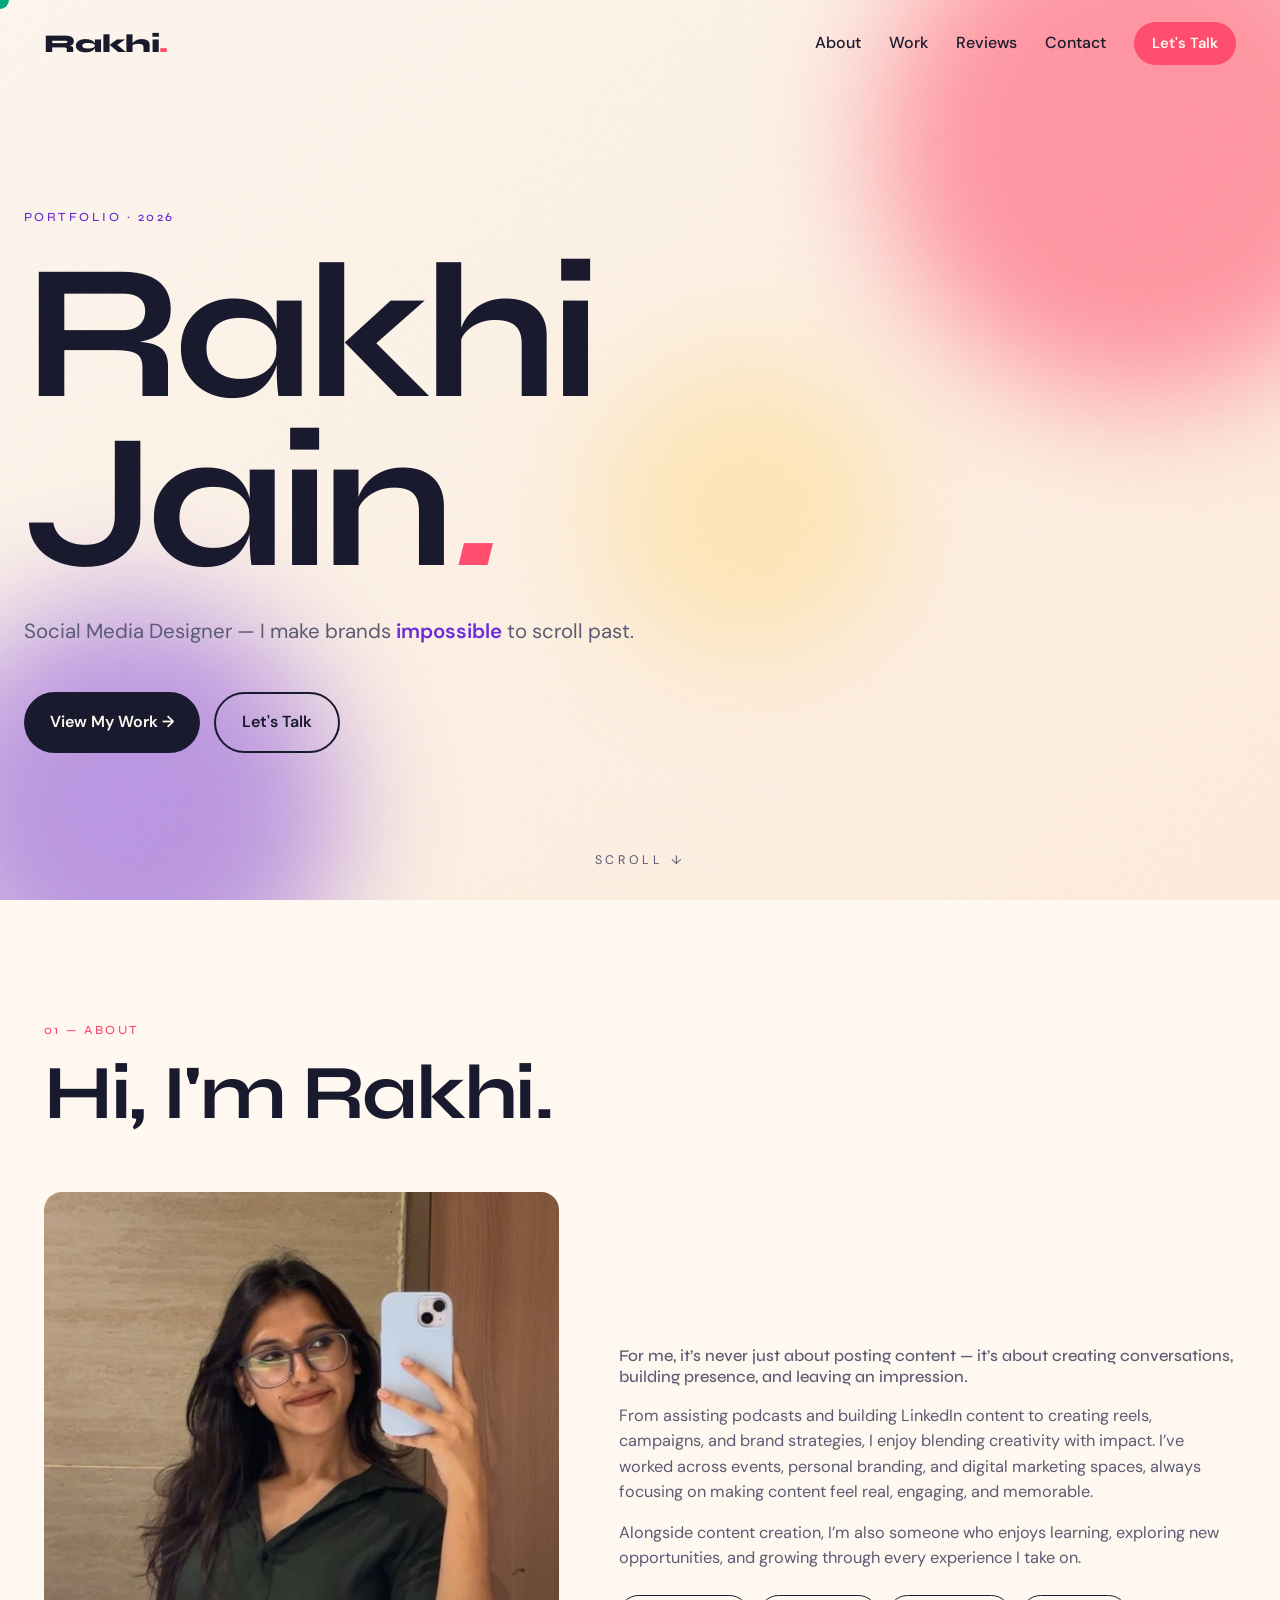
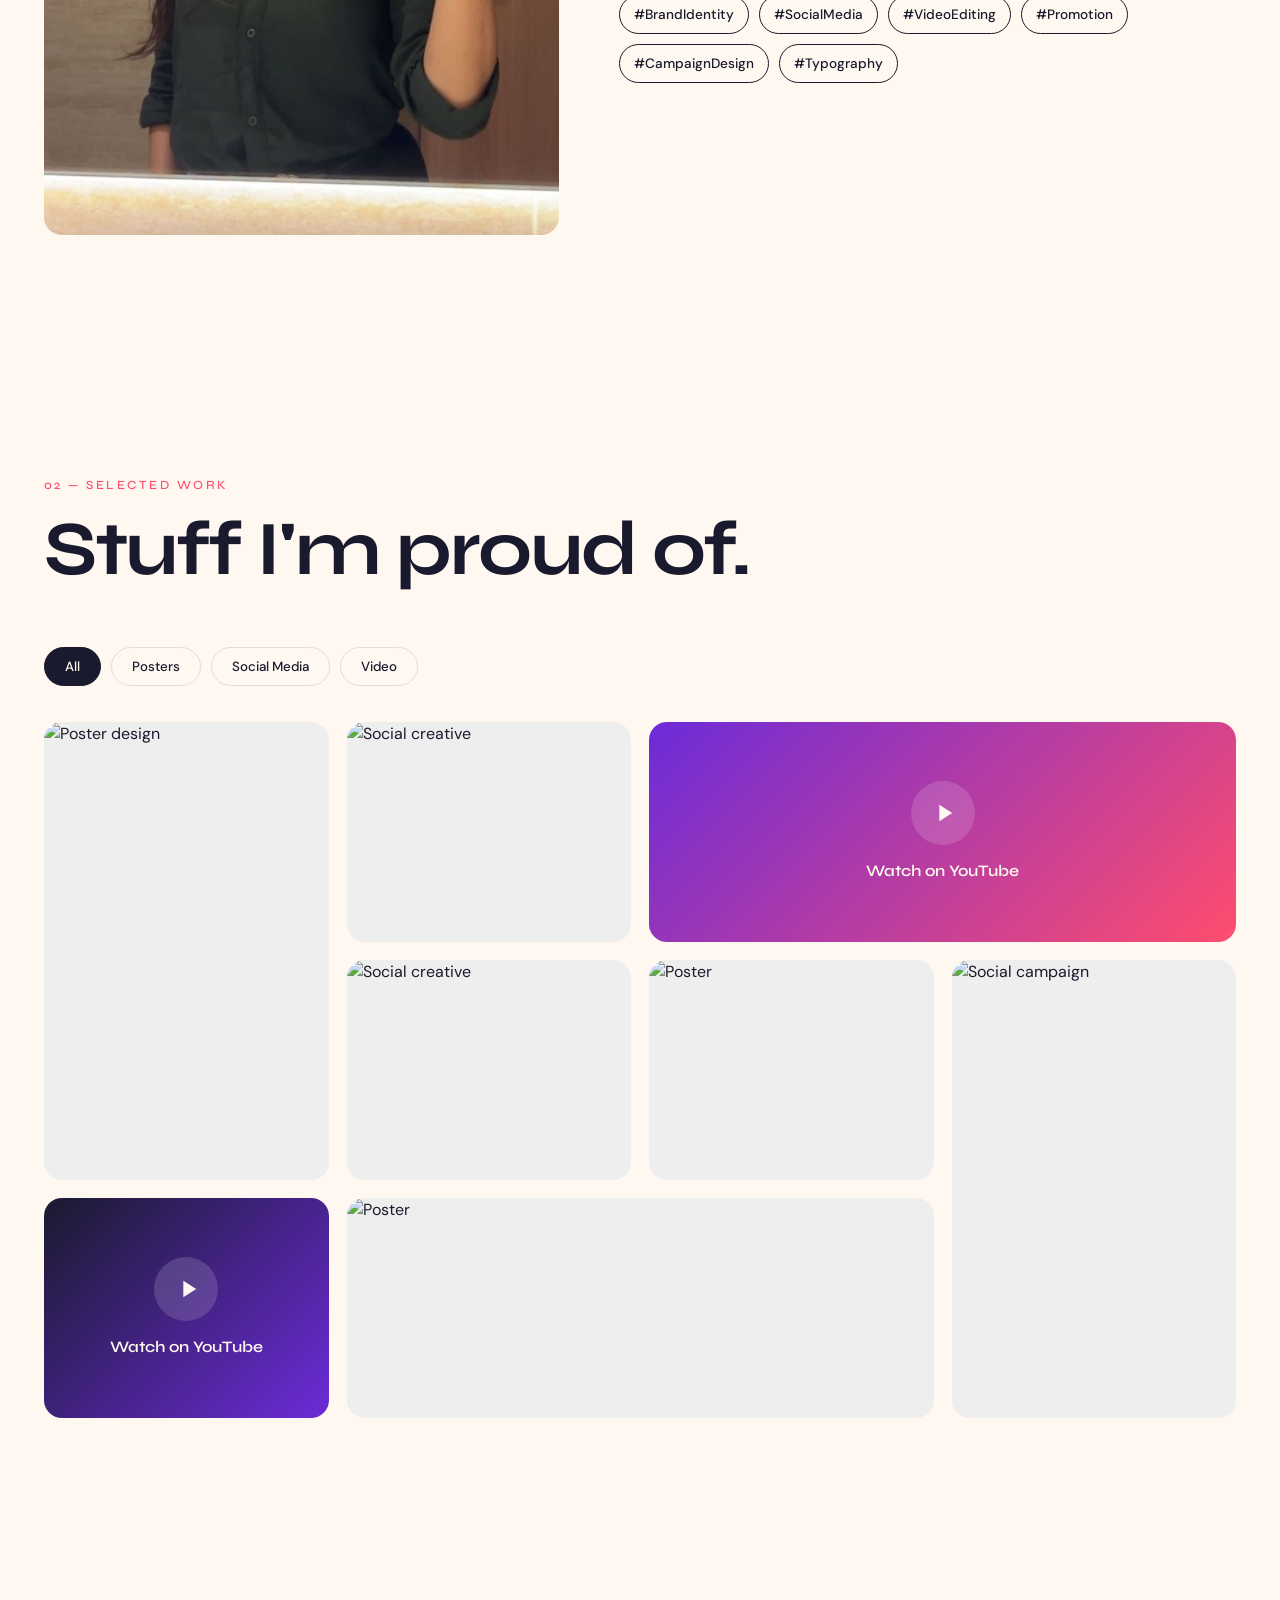
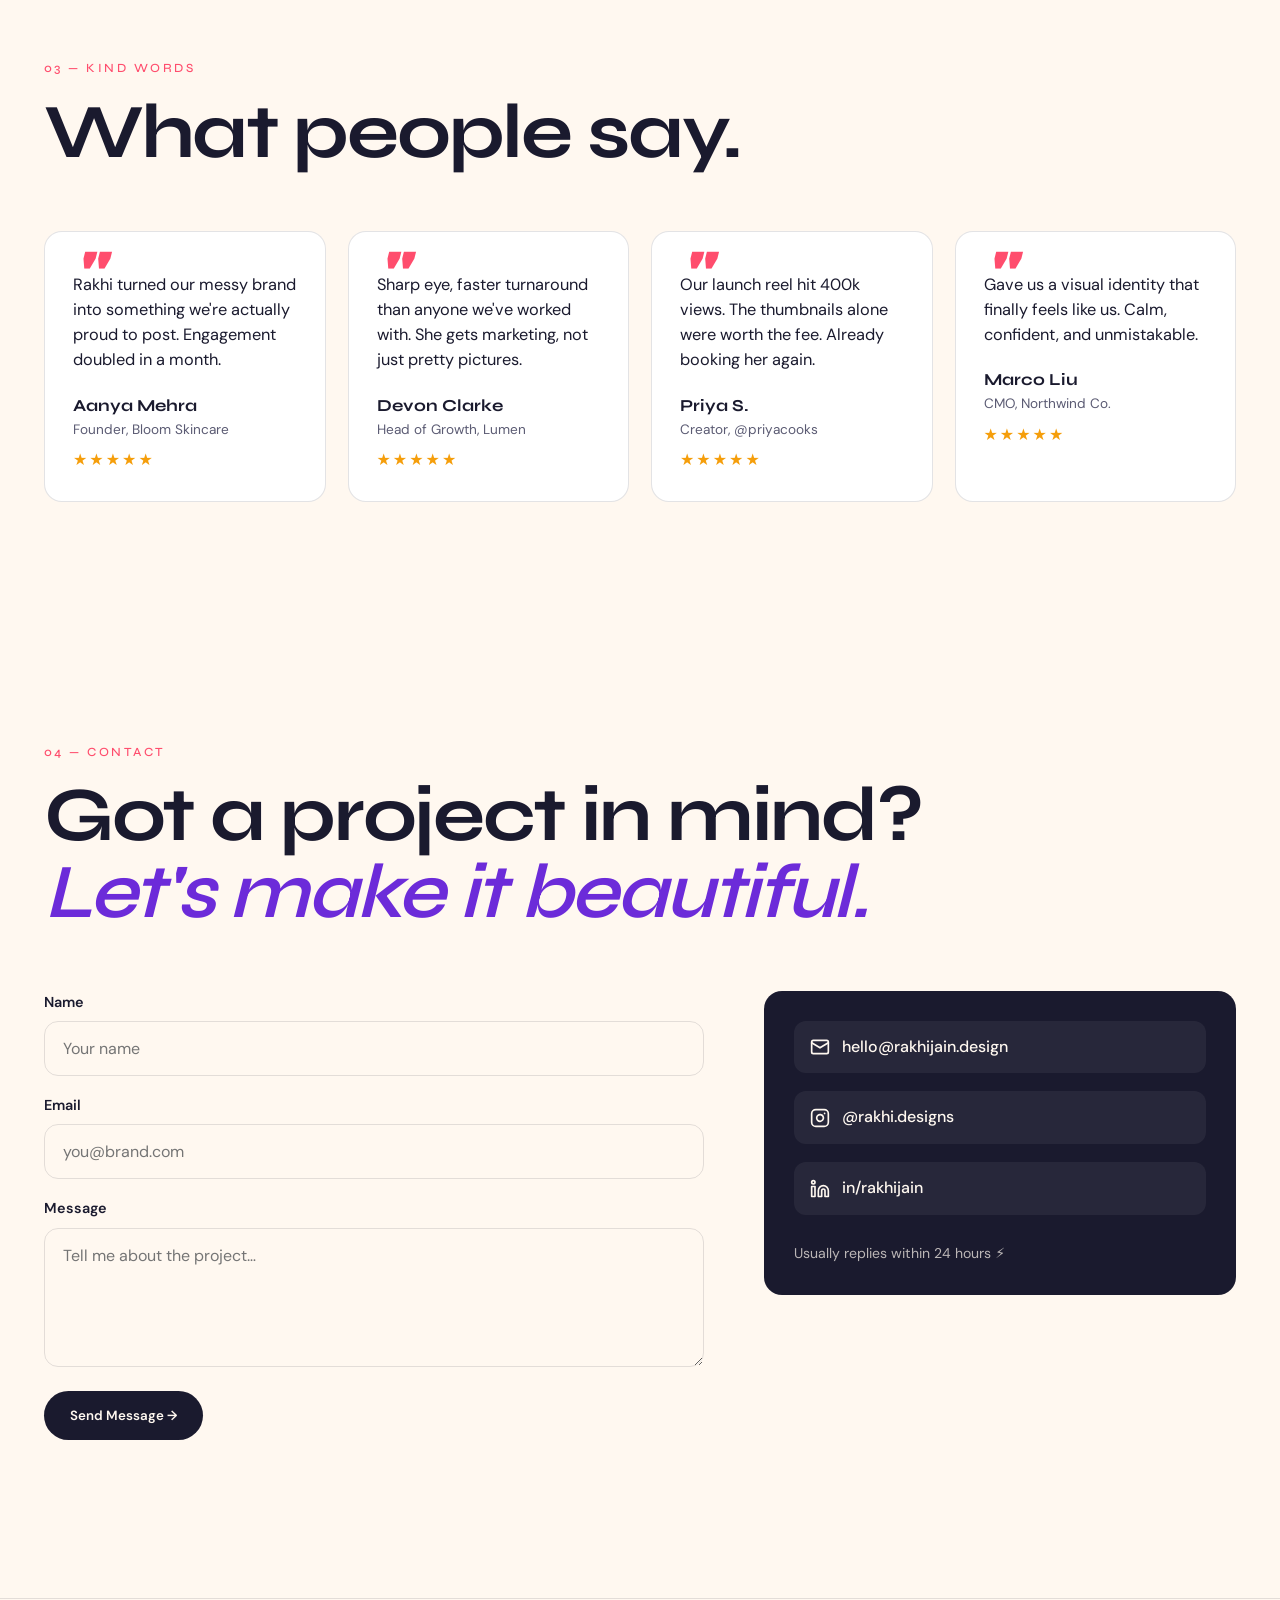
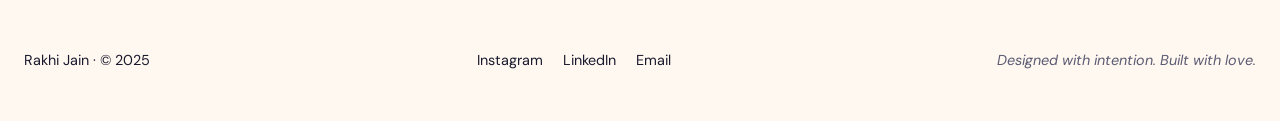
==== index.html @ 9061bb44 "feat: created portfolio" ====
<!DOCTYPE html>
<html lang="en">
<head>
<meta charset="UTF-8" />
<meta name="viewport" content="width=device-width, initial-scale=1.0" />
<title>Rakhi Jain — Digital Marketing Designer</title>
<meta name="description" content="Rakhi Jain is a digital marketing designer crafting brand identities, social creatives, and motion graphics that are impossible to scroll past." />
<link rel="preconnect" href="https://fonts.googleapis.com">
<link rel="preconnect" href="https://fonts.gstatic.com" crossorigin>
<link href="https://fonts.googleapis.com/css2?family=Syne:wght@500;700;800&family=DM+Sans:wght@400;500;700&display=swap" rel="stylesheet">
<link href="https://api.fontshare.com/v2/css?f[]=boska@400,500,700,900,400i,700i&f[]=melodrama@400,500,600,700&display=swap" rel="stylesheet">
<link rel="stylesheet" href="style.css" />
</head>
<body>

<!-- Custom cursor -->
<div class="cursor" id="cursor" aria-hidden="true"></div>

<!-- Nav -->
<header class="nav" id="nav">
  <div class="nav-inner">
    <a href="#top" class="logo">Rakhi<span>.</span></a>
    <nav class="nav-links" id="navLinks">
      <a href="#about">About</a>
      <a href="#work">Work</a>
      <a href="#testimonials">Reviews</a>
      <a href="#contact">Contact</a>
      <a href="#contact" class="btn btn-mini">Let's Talk</a>
    </nav>
    <button class="hamburger" id="hamburger" aria-label="Menu" aria-expanded="false">
      <span></span><span></span><span></span>
    </button>
  </div>
</header>

<!-- Hero -->
<section class="hero" id="top">
  <div class="grain"></div>
  <div class="blob blob-1"></div>
  <div class="blob blob-2"></div>
  <div class="blob blob-3"></div>

  <div class="hero-inner">
    <p class="eyebrow">Portfolio · 2026</p>
    <h1 class="hero-title">
      Rakhi<br/>Jain<span class="dot">.</span>
    </h1>
    <p class="hero-sub">Social Media Designer — I make brands <em>impossible</em> to scroll past.</p>
    <div class="hero-ctas">
      <a href="#work" class="btn btn-primary">View My Work →</a>
      <a href="#contact" class="btn btn-ghost">Let's Talk</a>
    </div>
  </div>

  <div class="scroll-hint">scroll ↓</div>
</section>

<!-- About -->
<section class="section about" id="about">
  <p class="section-eyebrow">01 — About</p>
  <h2 class="section-title">Hi, I'm Rakhi.</h2>

  <div class="about-grid">
    <div class="about-photo">
      <img src="assets/self.jpg" alt="Portrait of Rakhi Jain" loading="lazy"/>
    </div>
    <div class="about-text">
      <p class="lead">For me, it’s never just about posting content — it’s about creating conversations, building presence, and leaving an impression.</p>
      <p>From assisting podcasts and building LinkedIn content to creating reels, campaigns, and brand strategies, I enjoy blending creativity with impact. I’ve worked across events, personal branding, and digital marketing spaces, always focusing on making content feel real, engaging, and memorable.</p>
      <p>Alongside content creation, I’m also someone who enjoys learning, exploring new opportunities, and growing through every experience I take on.</p>
      <div class="tags">
        <span>#BrandIdentity</span>
        <span>#SocialMedia</span>
        <span>#VideoEditing</span>
        <span>#Promotion</span>
        <span>#CampaignDesign</span>
        <span>#Typography</span>
      </div>
    </div>
  </div>
</section>

<!-- Work -->
<section class="section work" id="work">
  <p class="section-eyebrow">02 — Selected Work</p>
  <h2 class="section-title">Stuff I'm proud of.</h2>

  <div class="filters" id="filters">
    <button class="filter active" data-filter="all">All</button>
    <button class="filter" data-filter="posters">Posters</button>
    <button class="filter" data-filter="social">Social Media</button>
    <button class="filter" data-filter="video">Video</button>
  </div>

  <div class="bento" id="bento">
    <article class="card tall" data-cat="posters">
      <img src="https://picsum.photos/seed/p1/800/1100" alt="Poster design" loading="lazy"/>
      <div class="overlay"><h3>Neon Festival</h3><span>Poster</span></div>
    </article>
    <article class="card" data-cat="social">
      <img src="https://picsum.photos/seed/s1/800/800" alt="Social creative" loading="lazy"/>
      <div class="overlay"><h3>Bloom Skincare</h3><span>Social Media</span></div>
    </article>
    <article class="card wide" data-cat="video">
      <div class="video-card">
        <div class="play"><svg viewBox="0 0 24 24" fill="currentColor"><path d="M8 5v14l11-7z"/></svg></div>
        <span>Watch on YouTube</span>
      </div>
      <div class="overlay"><h3>Brand Reel — Lumen</h3><span>Video</span></div>
    </article>
    <article class="card" data-cat="social">
      <img src="https://picsum.photos/seed/s2/800/800" alt="Social creative" loading="lazy"/>
      <div class="overlay"><h3>Mango Mondays</h3><span>Social Media</span></div>
    </article>
    <article class="card" data-cat="posters">
      <img src="https://picsum.photos/seed/p2/800/900" alt="Poster" loading="lazy"/>
      <div class="overlay"><h3>Indie Film Fest</h3><span>Poster</span></div>
    </article>
    <article class="card tall" data-cat="social">
      <img src="https://picsum.photos/seed/s3/800/1100" alt="Social campaign" loading="lazy"/>
      <div class="overlay"><h3>Carousel: 5 UX laws</h3><span>Social Media</span></div>
    </article>
    <article class="card" data-cat="video">
      <div class="video-card alt">
        <div class="play"><svg viewBox="0 0 24 24" fill="currentColor"><path d="M8 5v14l11-7z"/></svg></div>
        <span>Watch on YouTube</span>
      </div>
      <div class="overlay"><h3>Product Teaser</h3><span>Video</span></div>
    </article>
    <article class="card wide" data-cat="posters">
      <img src="https://picsum.photos/seed/p3/1200/700" alt="Poster" loading="lazy"/>
      <div class="overlay"><h3>Concert Series</h3><span>Poster</span></div>
    </article>
  </div>
</section>

<!-- Testimonials -->
<section class="section testimonials" id="testimonials">
  <p class="section-eyebrow">03 — Kind Words</p>
  <h2 class="section-title">What people say.</h2>

  <div class="t-row">
    <article class="t-card c1">
      <span class="quote-mark">"</span>
      <p>Rakhi turned our messy brand into something we're actually proud to post. Engagement doubled in a month.</p>
      <div class="meta">
        <strong>Aanya Mehra</strong>
        <span>Founder, Bloom Skincare</span>
        <div class="stars">★★★★★</div>
      </div>
    </article>
    <article class="t-card c2">
      <span class="quote-mark">"</span>
      <p>Sharp eye, faster turnaround than anyone we've worked with. She gets marketing, not just pretty pictures.</p>
      <div class="meta">
        <strong>Devon Clarke</strong>
        <span>Head of Growth, Lumen</span>
        <div class="stars">★★★★★</div>
      </div>
    </article>
    <article class="t-card c3">
      <span class="quote-mark">"</span>
      <p>Our launch reel hit 400k views. The thumbnails alone were worth the fee. Already booking her again.</p>
      <div class="meta">
        <strong>Priya S.</strong>
        <span>Creator, @priyacooks</span>
        <div class="stars">★★★★★</div>
      </div>
    </article>
    <article class="t-card c4">
      <span class="quote-mark">"</span>
      <p>Gave us a visual identity that finally feels like us. Calm, confident, and unmistakable.</p>
      <div class="meta">
        <strong>Marco Liu</strong>
        <span>CMO, Northwind Co.</span>
        <div class="stars">★★★★★</div>
      </div>
    </article>
  </div>
</section>

<!-- Contact -->
<section class="section contact" id="contact">
  <p class="section-eyebrow">04 — Contact</p>
  <h2 class="section-title">Got a project in mind?<br/><span class="accent">Let's make it beautiful.</span></h2>

  <div class="contact-grid">
    <form class="contact-form" id="contactForm" novalidate>
      <label>Name<input type="text" name="name" required placeholder="Your name"/></label>
      <label>Email<input type="email" name="email" required placeholder="you@brand.com"/></label>
      <label>Message<textarea name="message" rows="5" required placeholder="Tell me about the project…"></textarea></label>
      <button type="submit" class="btn btn-primary">Send Message →</button>
      <p class="form-status" id="formStatus" aria-live="polite"></p>
    </form>

    <aside class="contact-info">
      <a href="mailto:hello@rakhijain.design" class="info-link">
        <svg width="20" height="20" viewBox="0 0 24 24" fill="none" stroke="currentColor" stroke-width="2" stroke-linecap="round" stroke-linejoin="round"><rect x="2" y="4" width="20" height="16" rx="2"/><path d="m22 7-10 6L2 7"/></svg>
        hello@rakhijain.design
      </a>
      <a href="https://instagram.com" class="info-link">
        <svg width="20" height="20" viewBox="0 0 24 24" fill="none" stroke="currentColor" stroke-width="2" stroke-linecap="round" stroke-linejoin="round"><rect x="2" y="2" width="20" height="20" rx="5"/><path d="M16 11.37A4 4 0 1 1 12.63 8 4 4 0 0 1 16 11.37z"/><line x1="17.5" y1="6.5" x2="17.51" y2="6.5"/></svg>
        @rakhi.designs
      </a>
      <a href="https://linkedin.com" class="info-link">
        <svg width="20" height="20" viewBox="0 0 24 24" fill="none" stroke="currentColor" stroke-width="2" stroke-linecap="round" stroke-linejoin="round"><path d="M16 8a6 6 0 0 1 6 6v7h-4v-7a2 2 0 0 0-4 0v7h-4v-7a6 6 0 0 1 6-6z"/><rect x="2" y="9" width="4" height="12"/><circle cx="4" cy="4" r="2"/></svg>
        in/rakhijain
      </a>
      <p class="reply-time">Usually replies within 24 hours ⚡</p>
    </aside>
  </div>
</section>

<footer class="footer">
  <div class="footer-inner">
    <span>Rakhi Jain · © 2025</span>
    <div class="foot-social">
      <a href="https://instagram.com">Instagram</a>
      <a href="https://linkedin.com">LinkedIn</a>
      <a href="mailto:hello@rakhijain.design">Email</a>
    </div>
    <span class="muted">Designed with intention. Built with love.</span>
  </div>
</footer>

<script src="script.js"></script>
</body>
</html>
---- style.css ----
/* === Tokens === */
:root{
  --violet:#6C2BD9;
  --coral:#FF4D6D;
  --cream:#FFF8F0;
  --ink:#1A1A2E;
  --muted:#5b5b73;
  --line:rgba(26,26,46,.12);
  --radius:18px;
  --max:1240px;
  --ease:cubic-bezier(.2,.8,.2,1);
}

*{box-sizing:border-box;margin:0;padding:0}
html{scroll-behavior:smooth;-webkit-text-size-adjust:100%}
body{
  font-family:'DM Sans',system-ui,sans-serif;
  background:var(--cream);
  color:var(--ink);
  line-height:1.55;
  overflow-x:hidden;
  -webkit-font-smoothing:antialiased;
}
img{display:block;max-width:100%;height:auto}
a{color:inherit;text-decoration:none}
button{font-family:inherit;cursor:pointer;border:none;background:none;color:inherit}

/* === Custom cursor === */
.cursor{
  position:fixed;top:0;left:0;width:18px;height:18px;border-radius:50%;
  background:var(--coral);pointer-events:none;z-index:9999;
  transform:translate(-50%,-50%);mix-blend-mode:difference;
  transition:width .25s var(--ease),height .25s var(--ease),background .25s;
}
.cursor.grow{width:48px;height:48px;background:var(--violet)}
@media (hover:none){.cursor{display:none}}

/* === Nav === */
.nav{
  position:fixed;top:0;left:0;right:0;z-index:50;
  padding:22px 0;transition:all .3s var(--ease);
  backdrop-filter:blur(0);
}
.nav.shrink{
  background:rgba(255,248,240,.85);
  backdrop-filter:blur(14px);
  padding:12px 0;
  border-bottom:1px solid var(--line);
}
.nav-inner{
  max-width:var(--max);margin:0 auto;padding:0 24px;
  display:flex;align-items:center;justify-content:space-between;gap:16px;
}
.logo{font-family:'Syne',sans-serif;font-weight:800;font-size:1.6rem;letter-spacing:-.02em}
.logo span{color:var(--coral)}
.nav-links{display:flex;align-items:center;gap:28px;font-weight:500}
.nav-links a{position:relative;transition:color .2s}
.nav-links a:hover{color:var(--coral)}
.nav-links a:not(.btn-mini)::after{
  content:'';position:absolute;left:0;bottom:-4px;width:0;height:2px;
  background:var(--coral);transition:width .3s var(--ease);
}
.nav-links a:not(.btn-mini):hover::after{width:100%}

.hamburger{display:none;flex-direction:column;gap:5px;padding:8px}
.hamburger span{width:26px;height:2px;background:var(--ink);transition:transform .3s,opacity .3s}
.hamburger.open span:nth-child(1){transform:translateY(7px) rotate(45deg)}
.hamburger.open span:nth-child(2){opacity:0}
.hamburger.open span:nth-child(3){transform:translateY(-7px) rotate(-45deg)}

/* === Buttons === */
.btn{
  display:inline-flex;align-items:center;gap:8px;
  padding:16px 26px;border-radius:999px;font-weight:600;
  transition:transform .25s var(--ease),box-shadow .25s,background .25s,color .25s;
  white-space:nowrap;
}
.btn-primary{background:var(--ink);color:var(--cream)}
.btn-primary:hover{background:var(--coral);transform:translateY(-3px);box-shadow:0 14px 30px -10px rgba(255,77,109,.5)}
.btn-ghost{background:transparent;color:var(--ink);border:2px solid var(--ink)}
.btn-ghost:hover{background:var(--ink);color:var(--cream);transform:translateY(-3px)}
.btn-mini{background:var(--coral);color:var(--cream);padding:10px 18px;font-size:.92rem}
.btn-mini:hover{background:var(--violet);transform:translateY(-2px)}

/* === Hero === */
.hero{
  position:relative;min-height:100vh;
  display:flex;align-items:center;
  padding:140px 24px 80px;overflow:hidden;
  background:linear-gradient(135deg,var(--cream) 0%,#ffeede 100%);
}
.hero-inner{position:relative;z-index:2;max-width:var(--max);margin:0 auto;width:100%}
.eyebrow{
  font-family:'Syne',sans-serif;font-weight:500;letter-spacing:.2em;
  text-transform:uppercase;font-size:.78rem;color:var(--violet);margin-bottom:24px;
}
.hero-title{
  font-family:'Boska','Syne',serif;font-weight:700;
  font-size:clamp(4rem,15vw,12rem);
  line-height:.88;letter-spacing:-.04em;
  margin-bottom:28px;
}
.hero-title .dot{color:var(--coral);font-style:italic}
.hero-sub{
  font-size:clamp(1.05rem,1.6vw,1.4rem);
  max-width:620px;color:var(--muted);margin-bottom:44px;
}
.hero-sub em{color:var(--violet);font-style:normal;font-weight:600}
.hero-ctas{display:flex;flex-wrap:wrap;gap:14px}

.scroll-hint{
  position:absolute;bottom:30px;left:50%;transform:translateX(-50%);
  font-size:.78rem;letter-spacing:.3em;text-transform:uppercase;color:var(--muted);
  animation:bob 2.4s var(--ease) infinite;
}
@keyframes bob{0%,100%{transform:translate(-50%,0)}50%{transform:translate(-50%,8px)}}

/* Blobs */
.blob{position:absolute;border-radius:50%;filter:blur(60px);opacity:.55;z-index:1;animation:float 14s var(--ease) infinite}
.blob-1{width:520px;height:520px;background:var(--coral);top:-120px;right:-120px;animation-delay:0s}
.blob-2{width:420px;height:420px;background:var(--violet);bottom:-120px;left:-80px;animation-delay:-5s;opacity:.45}
.blob-3{width:300px;height:300px;background:#ffd166;top:40%;right:30%;opacity:.35;animation-delay:-9s}
@keyframes float{0%,100%{transform:translate(0,0) scale(1)}50%{transform:translate(40px,-30px) scale(1.08)}}

/* Grain */
.grain{
  position:absolute;inset:0;z-index:1;pointer-events:none;opacity:.18;mix-blend-mode:multiply;
  background-image:url("data:image/svg+xml;utf8,<svg xmlns='http://www.w3.org/2000/svg' width='200' height='200'><filter id='n'><feTurbulence type='fractalNoise' baseFrequency='0.9' numOctaves='2'/></filter><rect width='100%' height='100%' filter='url(%23n)' opacity='.6'/></svg>");
}

/* === Sections === */
.section{
  max-width:var(--max);margin:0 auto;padding:120px 24px;
}
.section-eyebrow{
  font-family:'Syne',sans-serif;font-weight:500;letter-spacing:.2em;
  text-transform:uppercase;font-size:.78rem;color:var(--coral);margin-bottom:16px;
}
.section-title{
  font-family:'Syne',sans-serif;font-weight:700;
  font-size:clamp(2.4rem,6vw,5rem);
  line-height:1;letter-spacing:-.03em;margin-bottom:60px;
}
.section-title .accent{font-family:'Melodrama','Syne',serif;color:var(--violet);font-style:italic;font-weight:600}

/* === About === */
.about-grid{display:grid;grid-template-columns:1fr 1.2fr;gap:60px;align-items:center}
.about-photo{position:relative;border-radius:var(--radius);overflow:hidden;aspect-ratio:4/5}
.about-photo img{width:100%;height:100%;object-fit:cover;transition:transform .8s var(--ease)}
.about-photo:hover img{transform:scale(1.05)}
.photo-tag{
  position:absolute;left:16px;bottom:16px;background:var(--cream);color:var(--ink);
  padding:8px 14px;border-radius:999px;font-size:.78rem;font-weight:600;
}
.lead{font-size:clamp(1.3rem,2vw,1.7rem);font-weight:500;color:var(--ink);margin-bottom:20px;line-height:1.3;font-family:'Syne',sans-serif}
.about-text p{color:var(--muted);margin-bottom:16px;font-size:1.02rem}
.tags{display:flex;flex-wrap:wrap;gap:10px;margin-top:24px}
.tags span{
  padding:8px 14px;border:1.5px solid var(--ink);border-radius:999px;
  font-size:.85rem;font-weight:500;transition:all .25s;
}
.tags span:hover{background:var(--ink);color:var(--cream);transform:translateY(-2px)}

/* === Bento === */
.filters{display:flex;flex-wrap:wrap;gap:10px;margin-bottom:36px}
.filter{
  padding:10px 20px;border-radius:999px;border:1.5px solid var(--line);
  font-weight:500;transition:all .25s;
}
.filter:hover{border-color:var(--ink)}
.filter.active{background:var(--ink);color:var(--cream);border-color:var(--ink)}

.bento{
  display:grid;grid-template-columns:repeat(4,1fr);
  grid-auto-rows:220px;gap:18px;
}
.card{
  position:relative;border-radius:var(--radius);overflow:hidden;
  cursor:pointer;background:#eee;
  transition:transform .4s var(--ease),box-shadow .4s;
}
.card.tall{grid-row:span 2}
.card.wide{grid-column:span 2}
.card img{width:100%;height:100%;object-fit:cover;transition:transform .8s var(--ease)}
.card:hover{transform:translateY(-6px);box-shadow:0 20px 40px -16px rgba(26,26,46,.3)}
.card:hover img{transform:scale(1.08)}
.overlay{
  position:absolute;left:0;right:0;bottom:0;padding:20px;
  background:linear-gradient(to top,rgba(26,26,46,.9),transparent);
  color:var(--cream);transform:translateY(20px);opacity:0;transition:all .35s var(--ease);
}
.card:hover .overlay{transform:translateY(0);opacity:1}
.overlay h3{font-family:'Syne',sans-serif;font-size:1.2rem;margin-bottom:4px}
.overlay span{font-size:.8rem;opacity:.8;text-transform:uppercase;letter-spacing:.1em}

.video-card{
  width:100%;height:100%;display:flex;flex-direction:column;align-items:center;justify-content:center;
  gap:14px;background:linear-gradient(135deg,var(--violet),var(--coral));color:var(--cream);
  font-weight:600;font-family:'Syne',sans-serif;
}
.video-card.alt{background:linear-gradient(135deg,var(--ink),var(--violet))}
.play{
  width:64px;height:64px;border-radius:50%;background:rgba(255,255,255,.15);
  display:flex;align-items:center;justify-content:center;backdrop-filter:blur(8px);
  transition:transform .3s var(--ease);
}
.play svg{width:28px;height:28px;margin-left:3px}
.card:hover .play{transform:scale(1.15)}

/* === Testimonials === */
.t-row{
  display:grid;grid-template-columns:repeat(auto-fit,minmax(260px,1fr));gap:22px;
}
.t-card{
  position:relative;padding:40px 28px 28px;border-radius:var(--radius);
  background:#fff;border:1px solid var(--line);
  transition:transform .3s var(--ease),box-shadow .3s,border-color .3s;
}
.t-card:hover{transform:translateY(-6px);box-shadow:0 18px 40px -18px rgba(26,26,46,.18);border-color:rgba(108,43,217,.25)}
.c1,.c2,.c3,.c4{background:#fff}
.quote-mark{
  position:absolute;top:6px;left:24px;font-family:'Boska','Syne',serif;
  font-size:5rem;line-height:1;color:var(--coral);font-weight:700;font-style:italic;
}
.t-card p{position:relative;z-index:1;font-size:1.02rem;margin-bottom:20px;color:var(--ink)}
.meta strong{display:block;font-family:'Syne',sans-serif;font-size:1.05rem}
.meta span{display:block;font-size:.85rem;color:var(--muted);margin-bottom:8px}
.stars{color:#f59e0b;letter-spacing:2px}

/* === Contact === */
.contact-grid{display:grid;grid-template-columns:1.4fr 1fr;gap:60px;align-items:start}
.contact-form{display:flex;flex-direction:column;gap:18px}
.contact-form label{
  display:flex;flex-direction:column;gap:8px;font-weight:600;font-size:.9rem;
}
.contact-form input,.contact-form textarea{
  padding:16px 18px;border:1.5px solid var(--line);border-radius:14px;
  background:transparent;font-family:inherit;font-size:1rem;color:var(--ink);
  transition:border-color .25s,background .25s;
  resize:vertical;
}
.contact-form input:focus,.contact-form textarea:focus{
  outline:none;border-color:var(--violet);background:#fff;
}
.contact-form button{align-self:flex-start;margin-top:6px}
.form-status{font-size:.9rem;color:var(--violet);font-weight:600;min-height:20px}

.contact-info{display:flex;flex-direction:column;gap:18px;padding:30px;background:var(--ink);color:var(--cream);border-radius:var(--radius)}
.info-link{
  display:flex;align-items:center;gap:12px;padding:14px 16px;border-radius:12px;
  background:rgba(255,255,255,.06);transition:all .25s;font-weight:500;
}
.info-link:hover{background:var(--coral);transform:translateX(4px)}
.reply-time{margin-top:auto;padding-top:10px;font-size:.88rem;opacity:.7}

/* === Footer === */
.footer{padding:50px 24px;border-top:1px solid var(--line)}
.footer-inner{
  max-width:var(--max);margin:0 auto;
  display:flex;align-items:center;justify-content:space-between;gap:20px;flex-wrap:wrap;
  font-size:.9rem;
}
.foot-social{display:flex;gap:20px}
.foot-social a:hover{color:var(--coral)}
.muted{color:var(--muted);font-style:italic}

/* === Responsive === */
@media (max-width:900px){
  .about-grid,.contact-grid{grid-template-columns:1fr;gap:40px}
  .bento{grid-template-columns:repeat(2,1fr);grid-auto-rows:180px}
  .card.wide{grid-column:span 2}
  .card.tall{grid-row:span 2}
  .section{padding:90px 24px}
}

@media (max-width:720px){
  .nav-links{
    position:fixed;top:0;right:0;height:100vh;width:80%;max-width:340px;
    background:var(--cream);flex-direction:column;align-items:flex-start;
    padding:100px 30px;gap:24px;font-size:1.2rem;
    transform:translateX(100%);transition:transform .4s var(--ease);
    box-shadow:-20px 0 50px rgba(0,0,0,.1);
  }
  .nav-links.open{transform:translateX(0)}
  .hamburger{display:flex;z-index:60}
  .cursor{display:none}
}

@media (max-width:560px){
  .bento{grid-template-columns:1fr;grid-auto-rows:240px}
  .card.wide,.card.tall{grid-column:span 1;grid-row:span 1}
  .hero{padding:120px 20px 60px}
  .section{padding:70px 20px}
  .hero-ctas{flex-direction:column;align-items:stretch}
  .btn{justify-content:center}
  .footer-inner{flex-direction:column;text-align:center}
}

/* Reveal animation */
.reveal{opacity:0;transform:translateY(30px);transition:opacity .8s var(--ease),transform .8s var(--ease)}
.reveal.in{opacity:1;transform:translateY(0)}
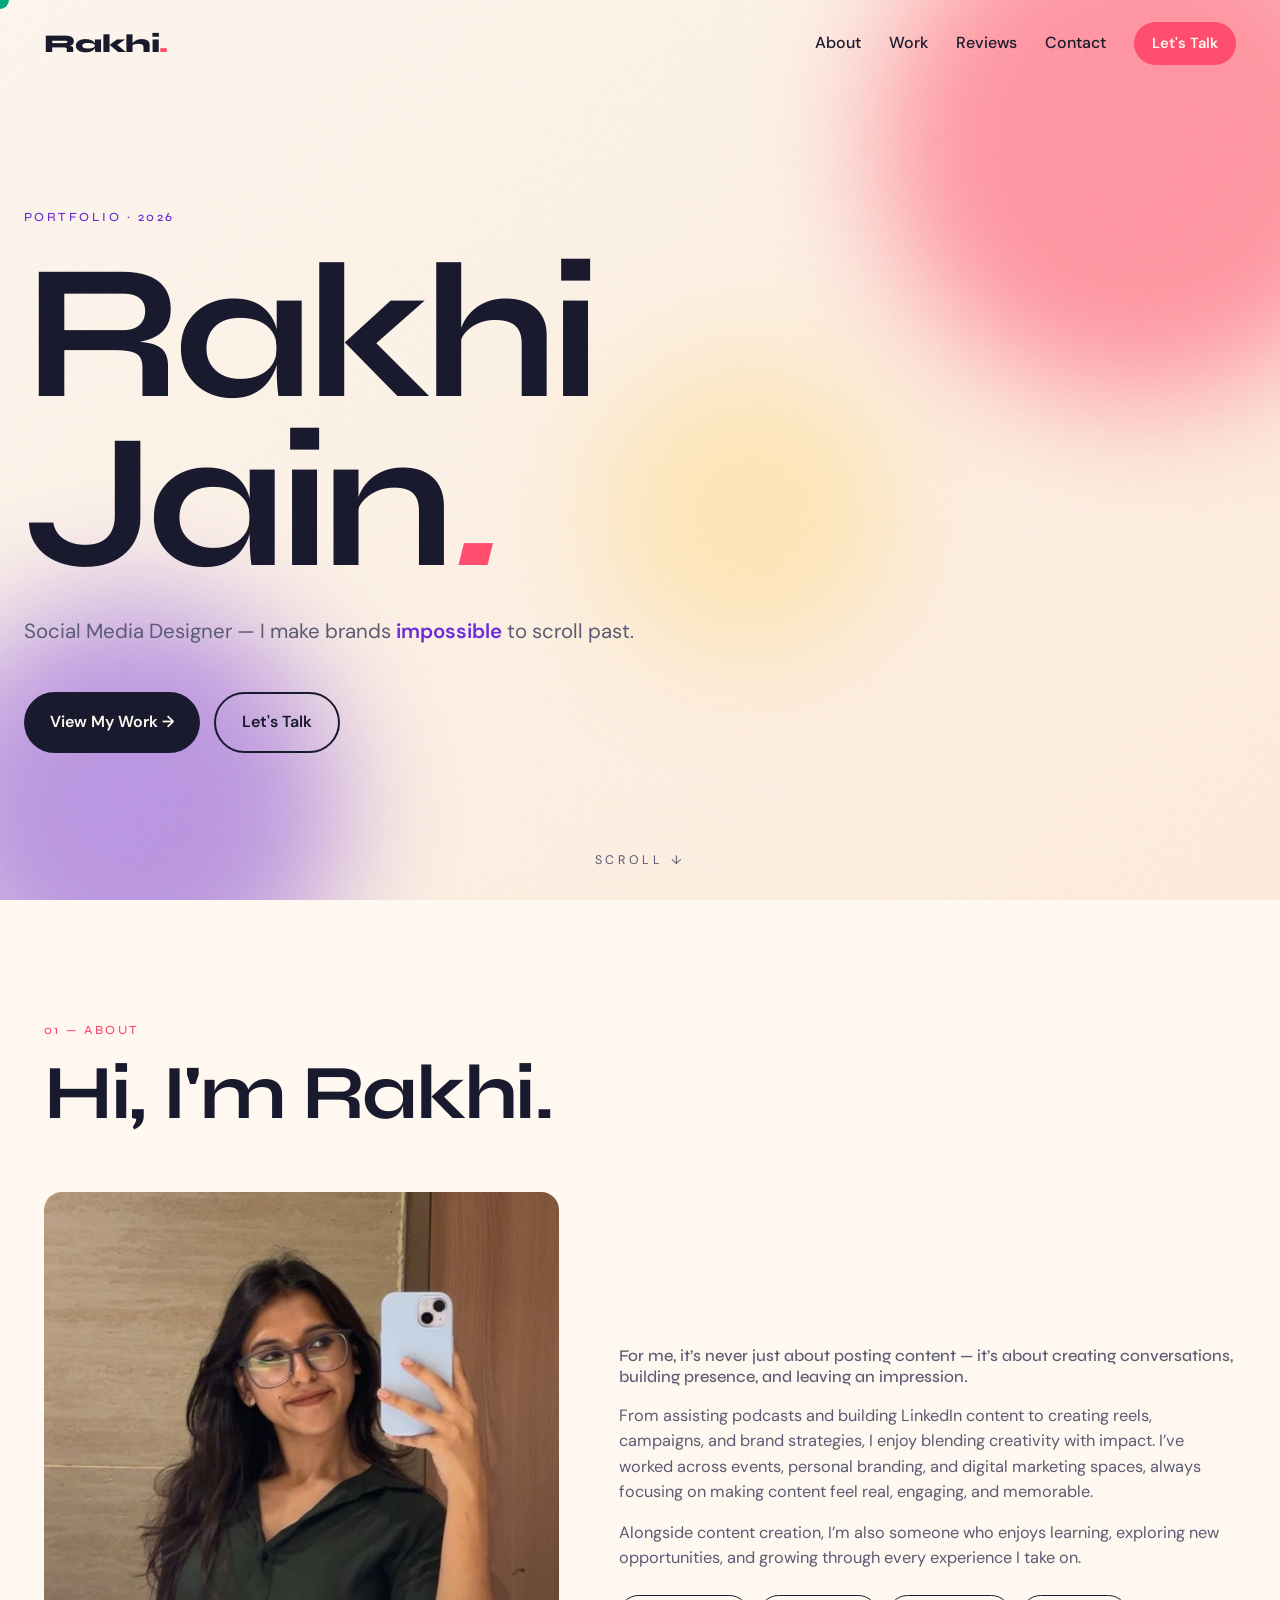
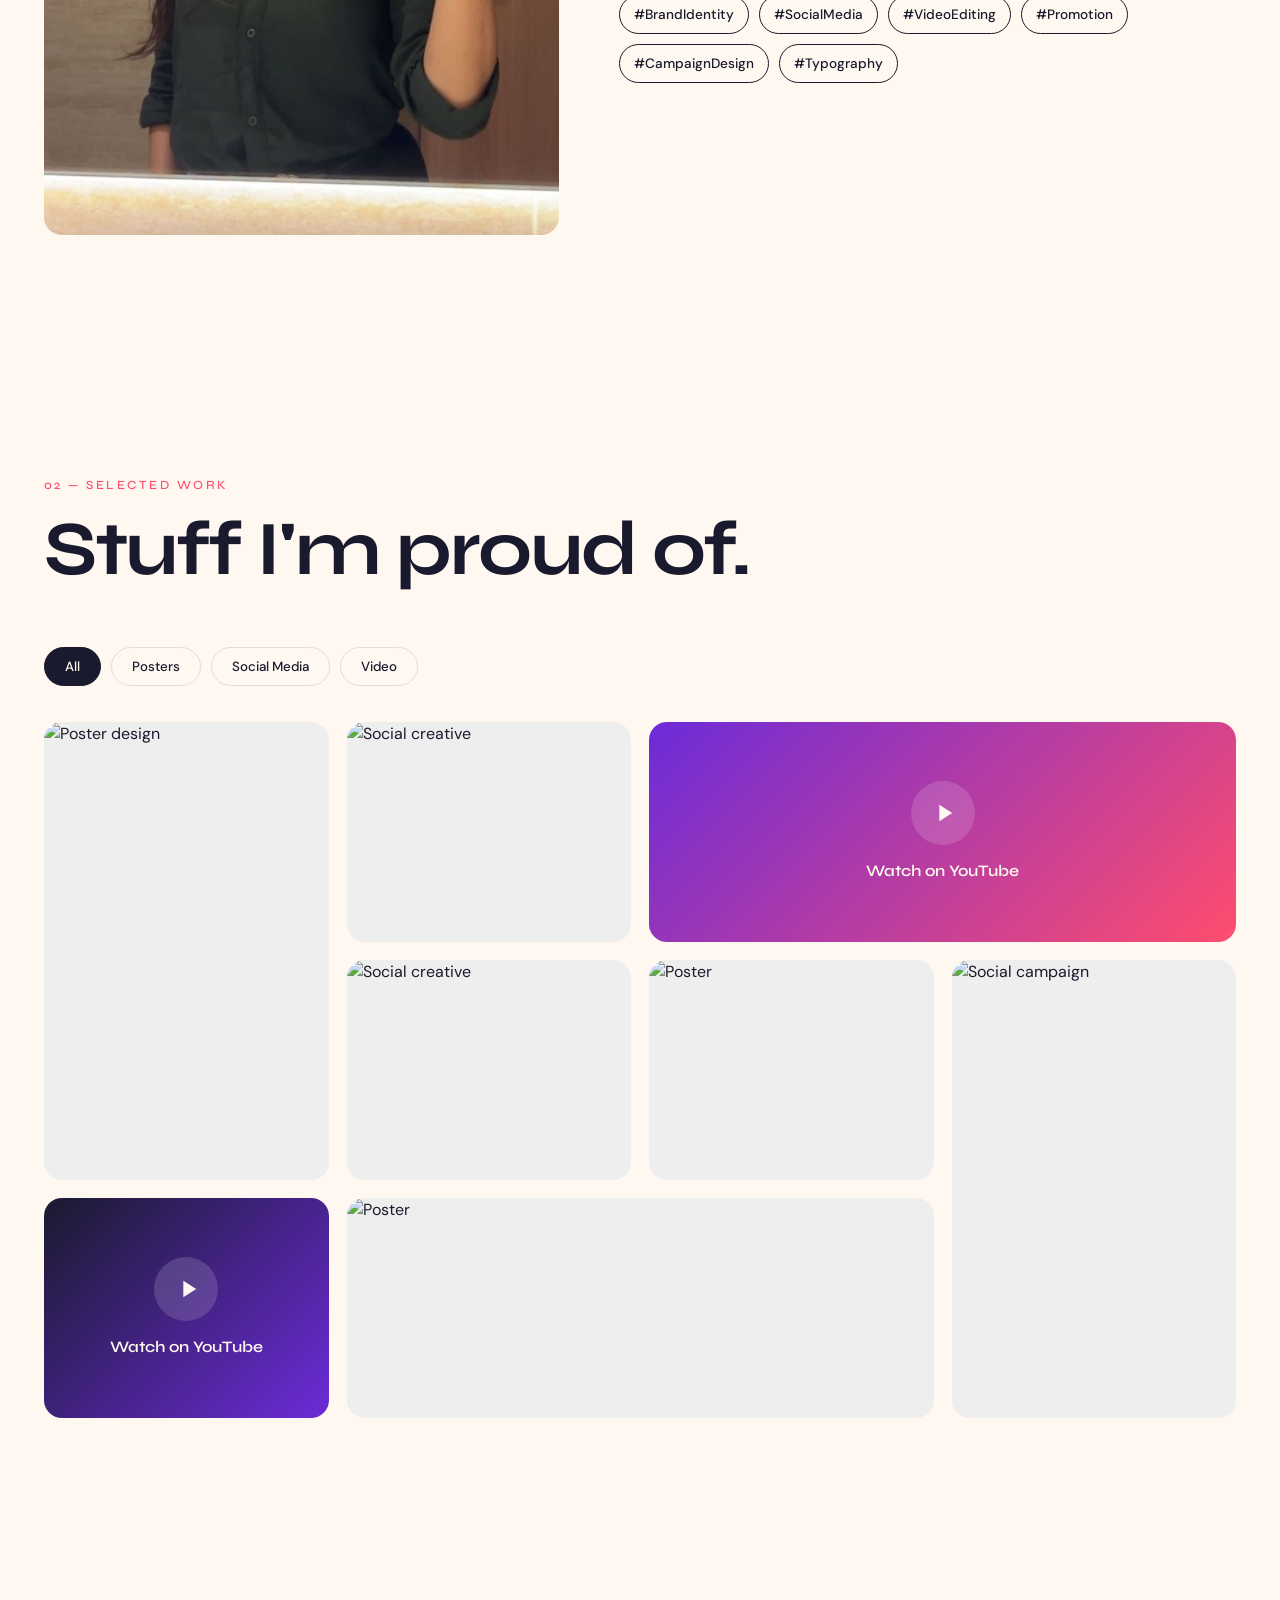
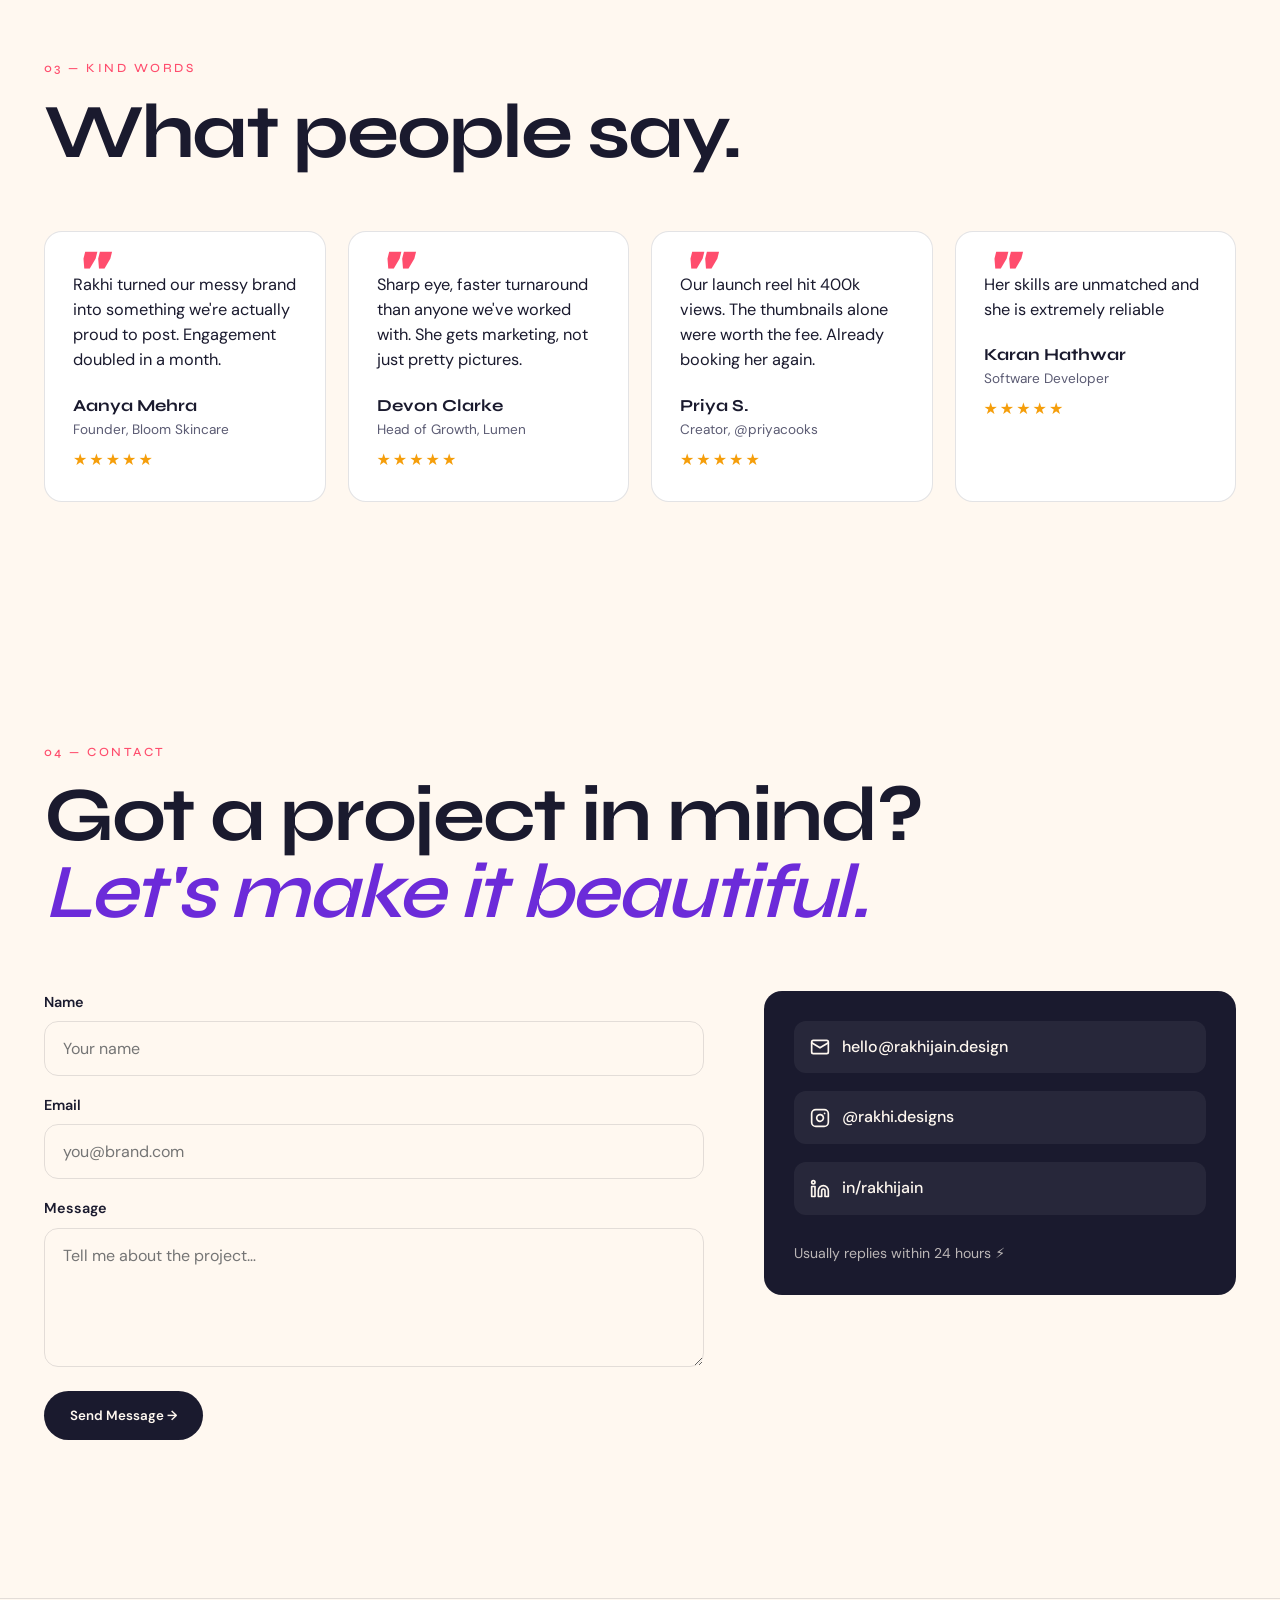
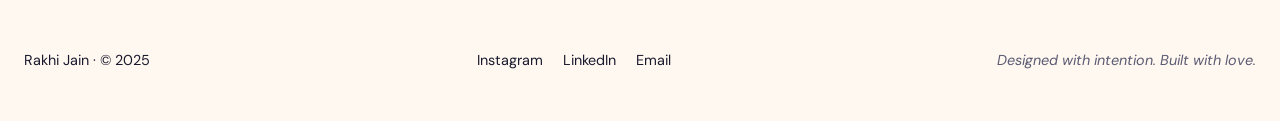
==== commit 44c03571: "chore: added my comment hehe" ====
--- a/index.html
+++ b/index.html
@@ -169,10 +169,10 @@
     </article>
     <article class="t-card c4">
       <span class="quote-mark">"</span>
-      <p>Gave us a visual identity that finally feels like us. Calm, confident, and unmistakable.</p>
-      <div class="meta">
-        <strong>Marco Liu</strong>
-        <span>CMO, Northwind Co.</span>
+      <p>Her skills are unmatched and she is extremely reliable</p>
+      <div class="meta">
+        <strong>Karan Hathwar</strong>
+        <span>Software Developer</span>
         <div class="stars">★★★★★</div>
       </div>
     </article>
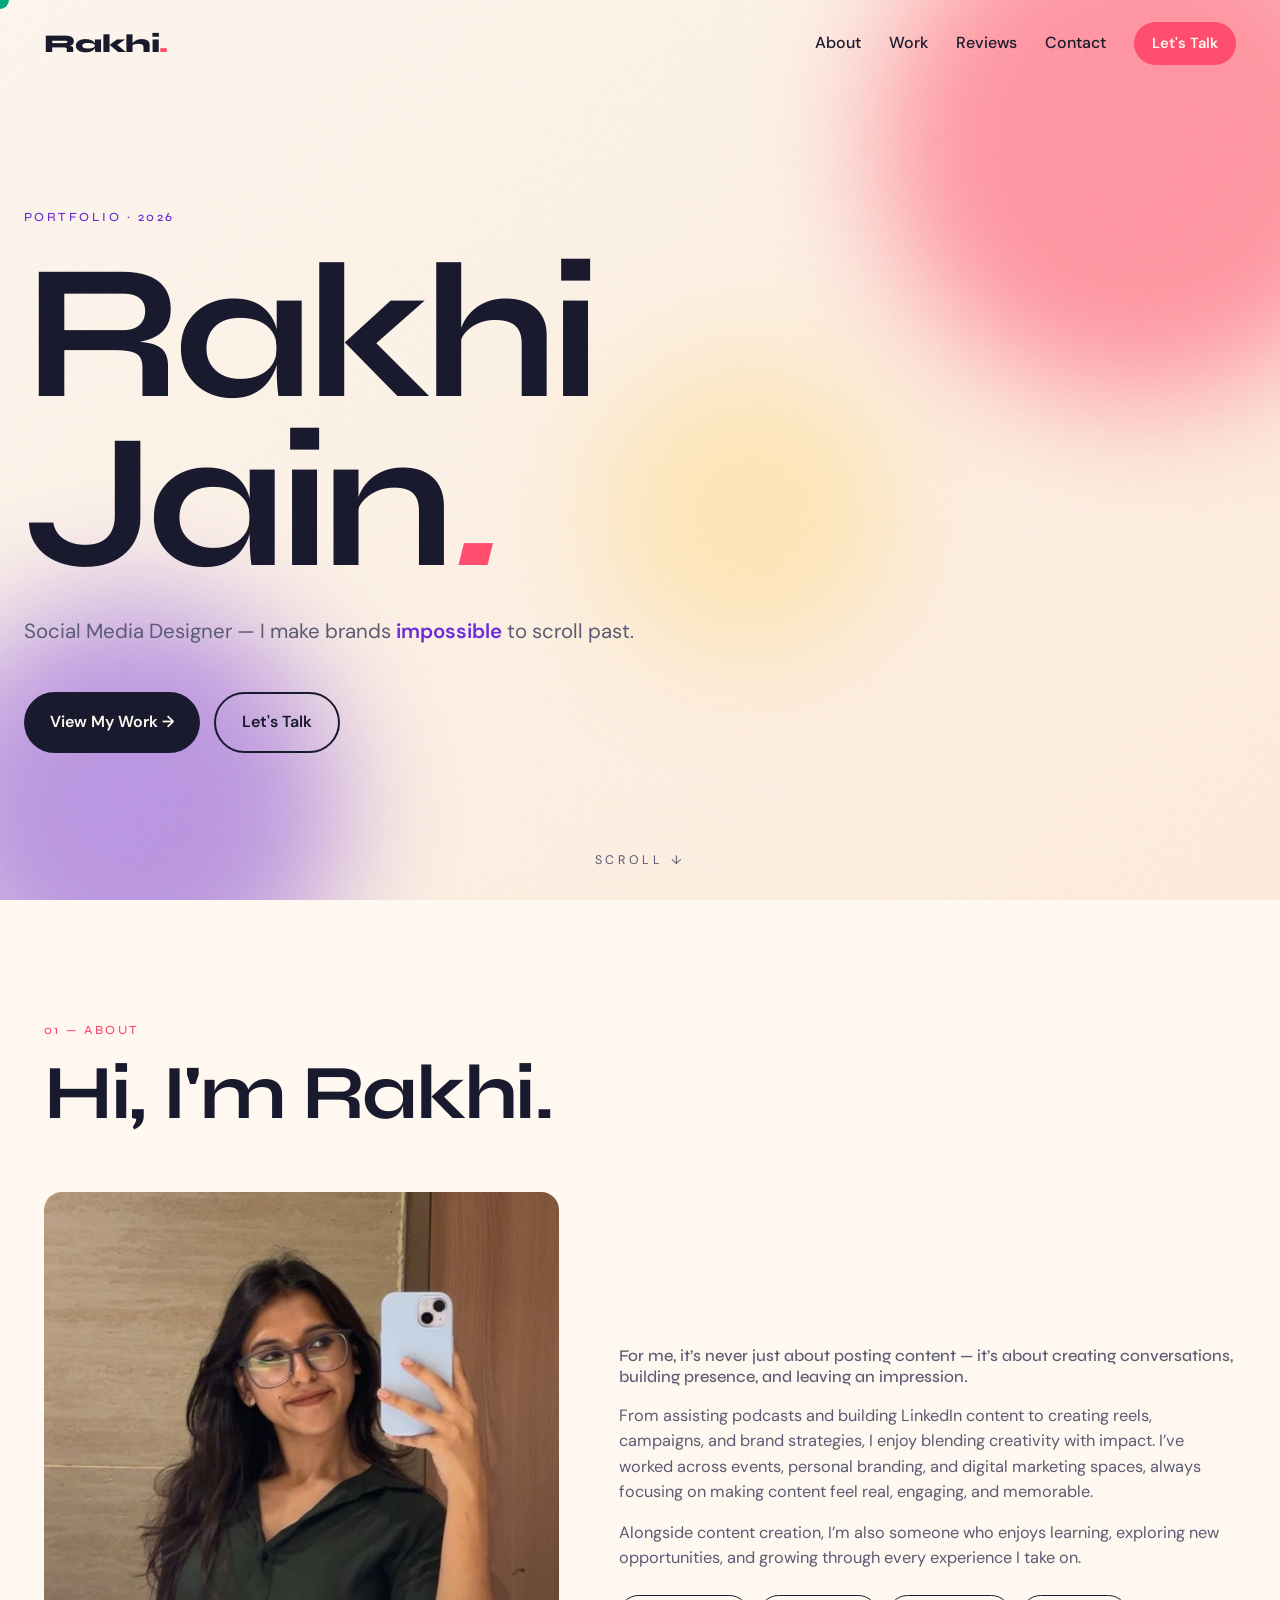
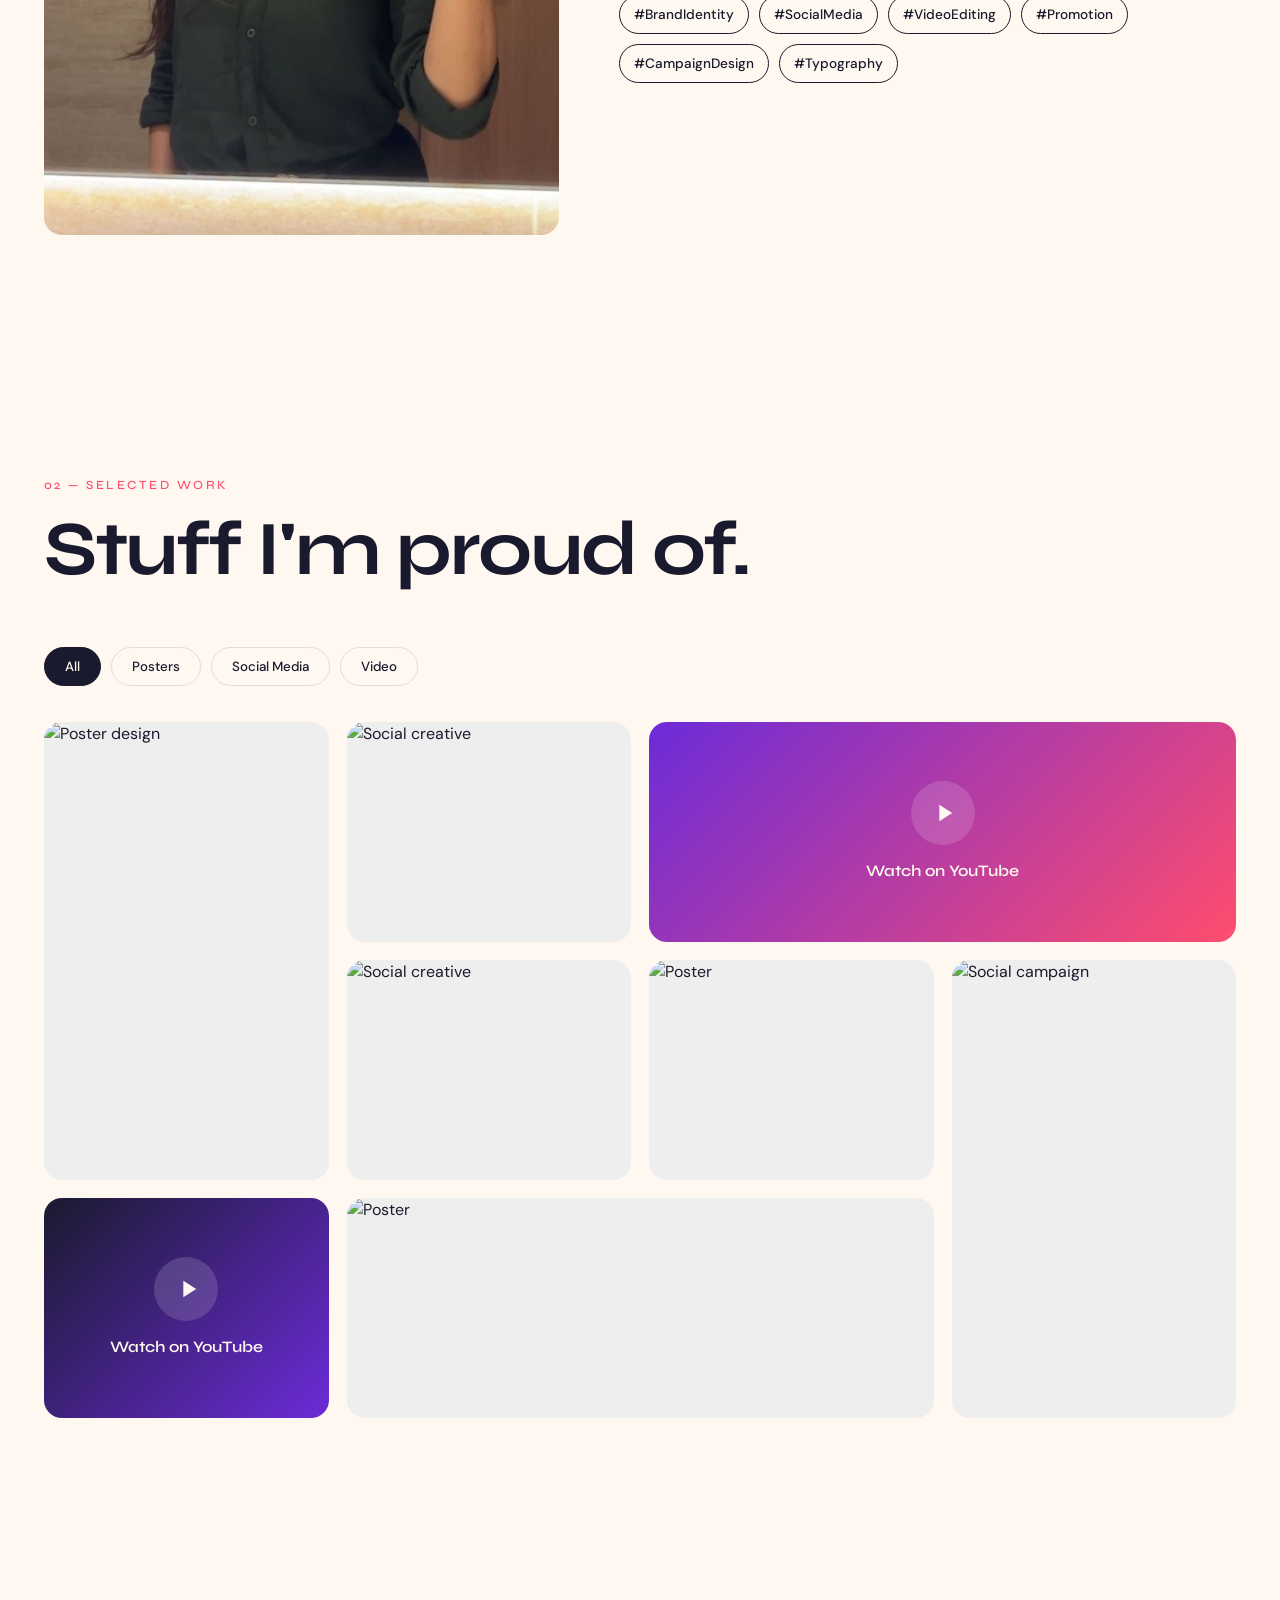
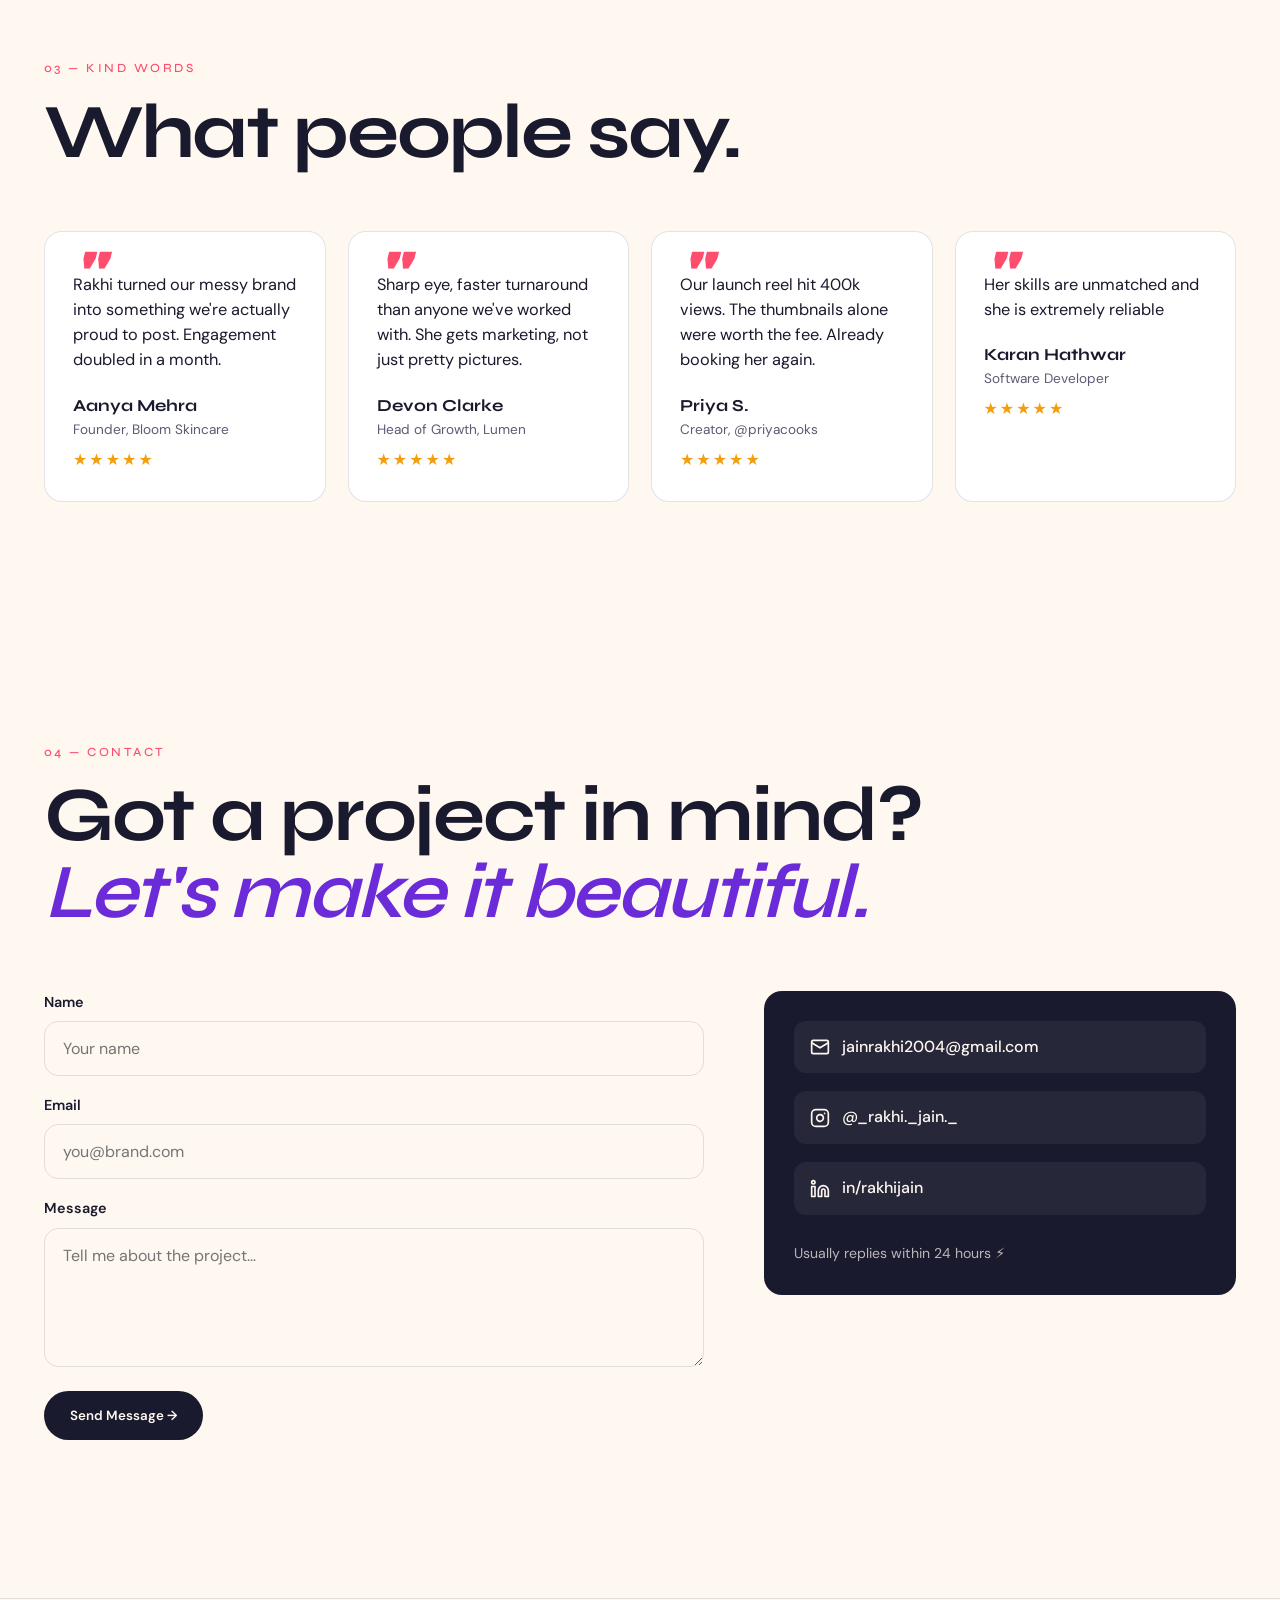
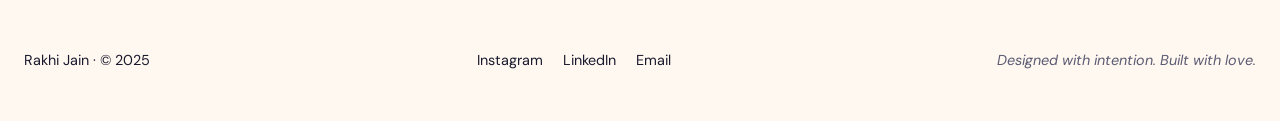
==== commit bd061f6c: "chore: social media" ====
--- a/index.html
+++ b/index.html
@@ -194,15 +194,15 @@
     </form>
 
     <aside class="contact-info">
-      <a href="mailto:hello@rakhijain.design" class="info-link">
+      <a href="mailto:jainrakhi2004@gmail.com" class="info-link">
         <svg width="20" height="20" viewBox="0 0 24 24" fill="none" stroke="currentColor" stroke-width="2" stroke-linecap="round" stroke-linejoin="round"><rect x="2" y="4" width="20" height="16" rx="2"/><path d="m22 7-10 6L2 7"/></svg>
-        hello@rakhijain.design
+        jainrakhi2004@gmail.com
       </a>
-      <a href="https://instagram.com" class="info-link">
+      <a href="https://instagram.com/_rakhi._jain._" class="info-link">
         <svg width="20" height="20" viewBox="0 0 24 24" fill="none" stroke="currentColor" stroke-width="2" stroke-linecap="round" stroke-linejoin="round"><rect x="2" y="2" width="20" height="20" rx="5"/><path d="M16 11.37A4 4 0 1 1 12.63 8 4 4 0 0 1 16 11.37z"/><line x1="17.5" y1="6.5" x2="17.51" y2="6.5"/></svg>
-        @rakhi.designs
+        @_rakhi._jain._
       </a>
-      <a href="https://linkedin.com" class="info-link">
+      <a href="https://www.linkedin.com/in/rakhi-jain-2780b12a0" class="info-link">
         <svg width="20" height="20" viewBox="0 0 24 24" fill="none" stroke="currentColor" stroke-width="2" stroke-linecap="round" stroke-linejoin="round"><path d="M16 8a6 6 0 0 1 6 6v7h-4v-7a2 2 0 0 0-4 0v7h-4v-7a6 6 0 0 1 6-6z"/><rect x="2" y="9" width="4" height="12"/><circle cx="4" cy="4" r="2"/></svg>
         in/rakhijain
       </a>
@@ -215,9 +215,9 @@
   <div class="footer-inner">
     <span>Rakhi Jain · © 2025</span>
     <div class="foot-social">
-      <a href="https://instagram.com">Instagram</a>
-      <a href="https://linkedin.com">LinkedIn</a>
-      <a href="mailto:hello@rakhijain.design">Email</a>
+      <a href="https://instagram.com/_rakhi._jain._">Instagram</a>
+      <a href="https://www.linkedin.com/in/rakhi-jain-2780b12a0">LinkedIn</a>
+      <a href="mailto:jainrakhi2004@gmail.com">Email</a>
     </div>
     <span class="muted">Designed with intention. Built with love.</span>
   </div>
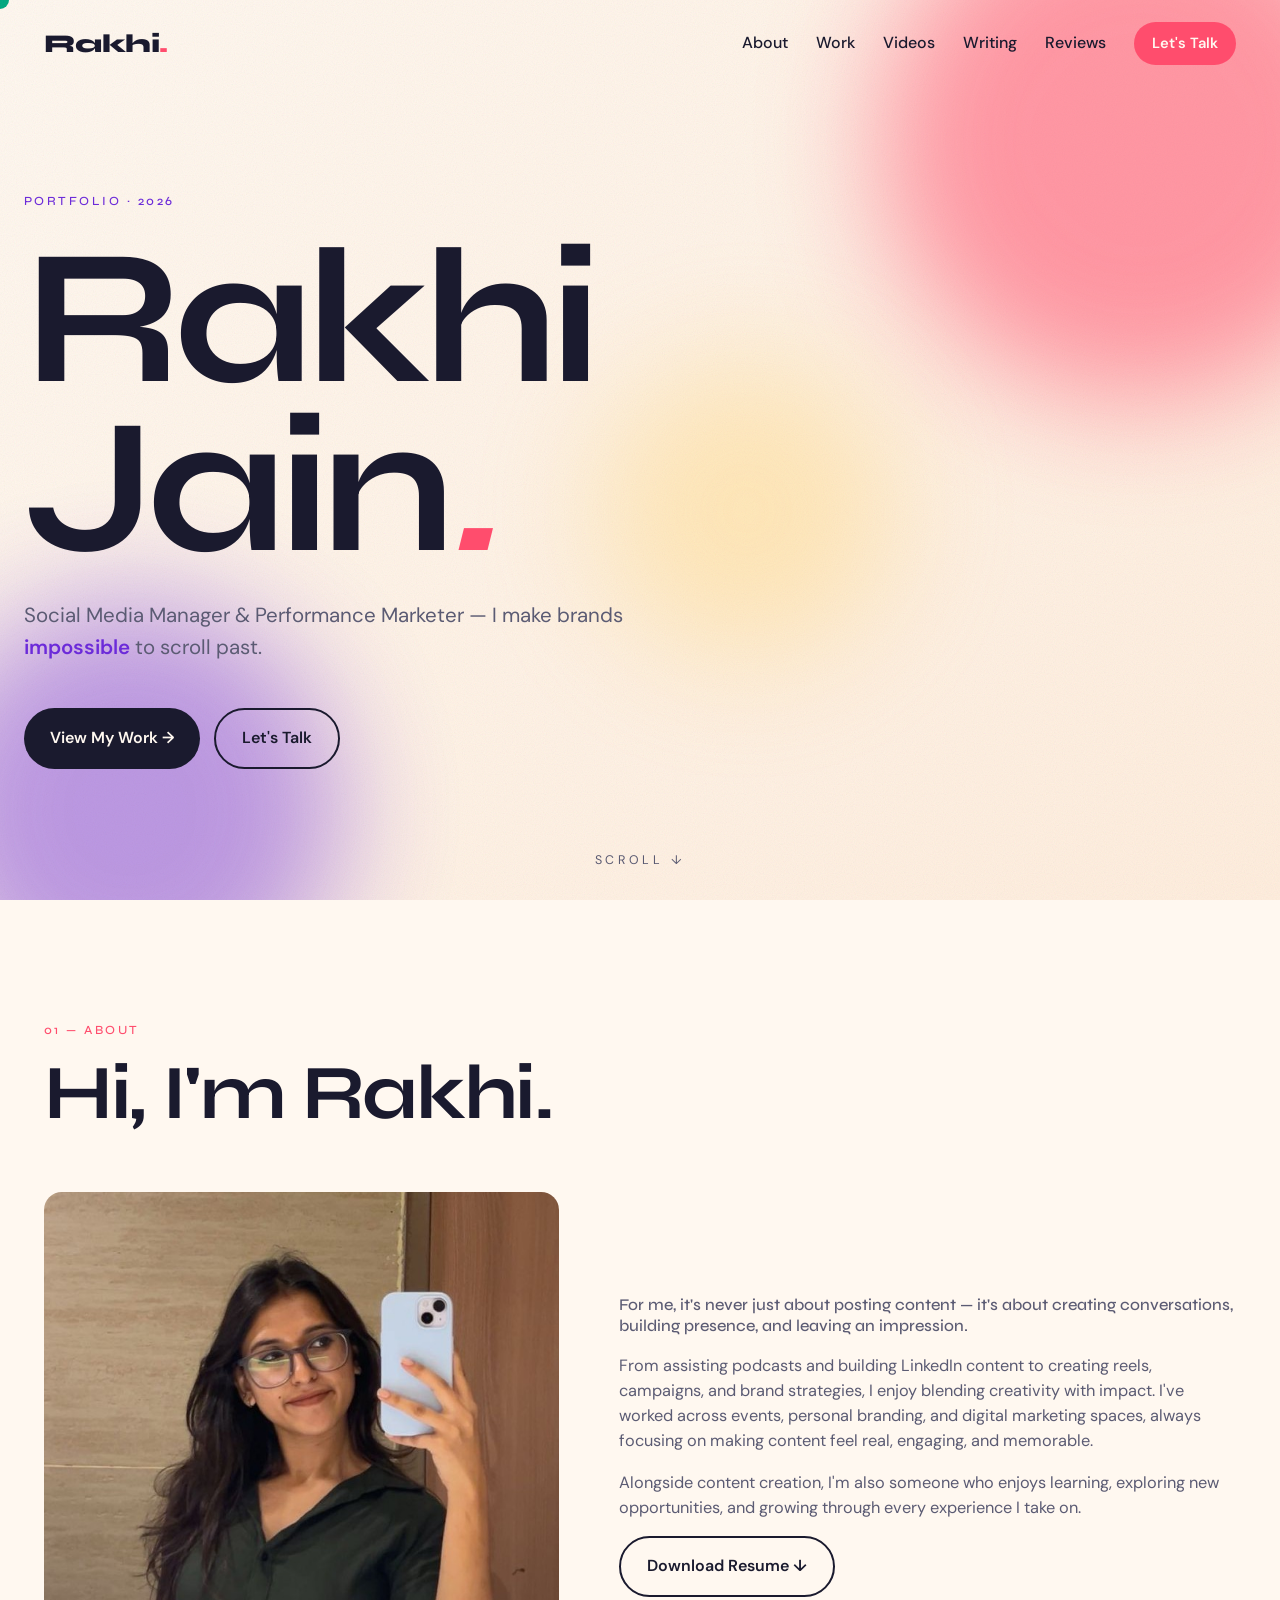
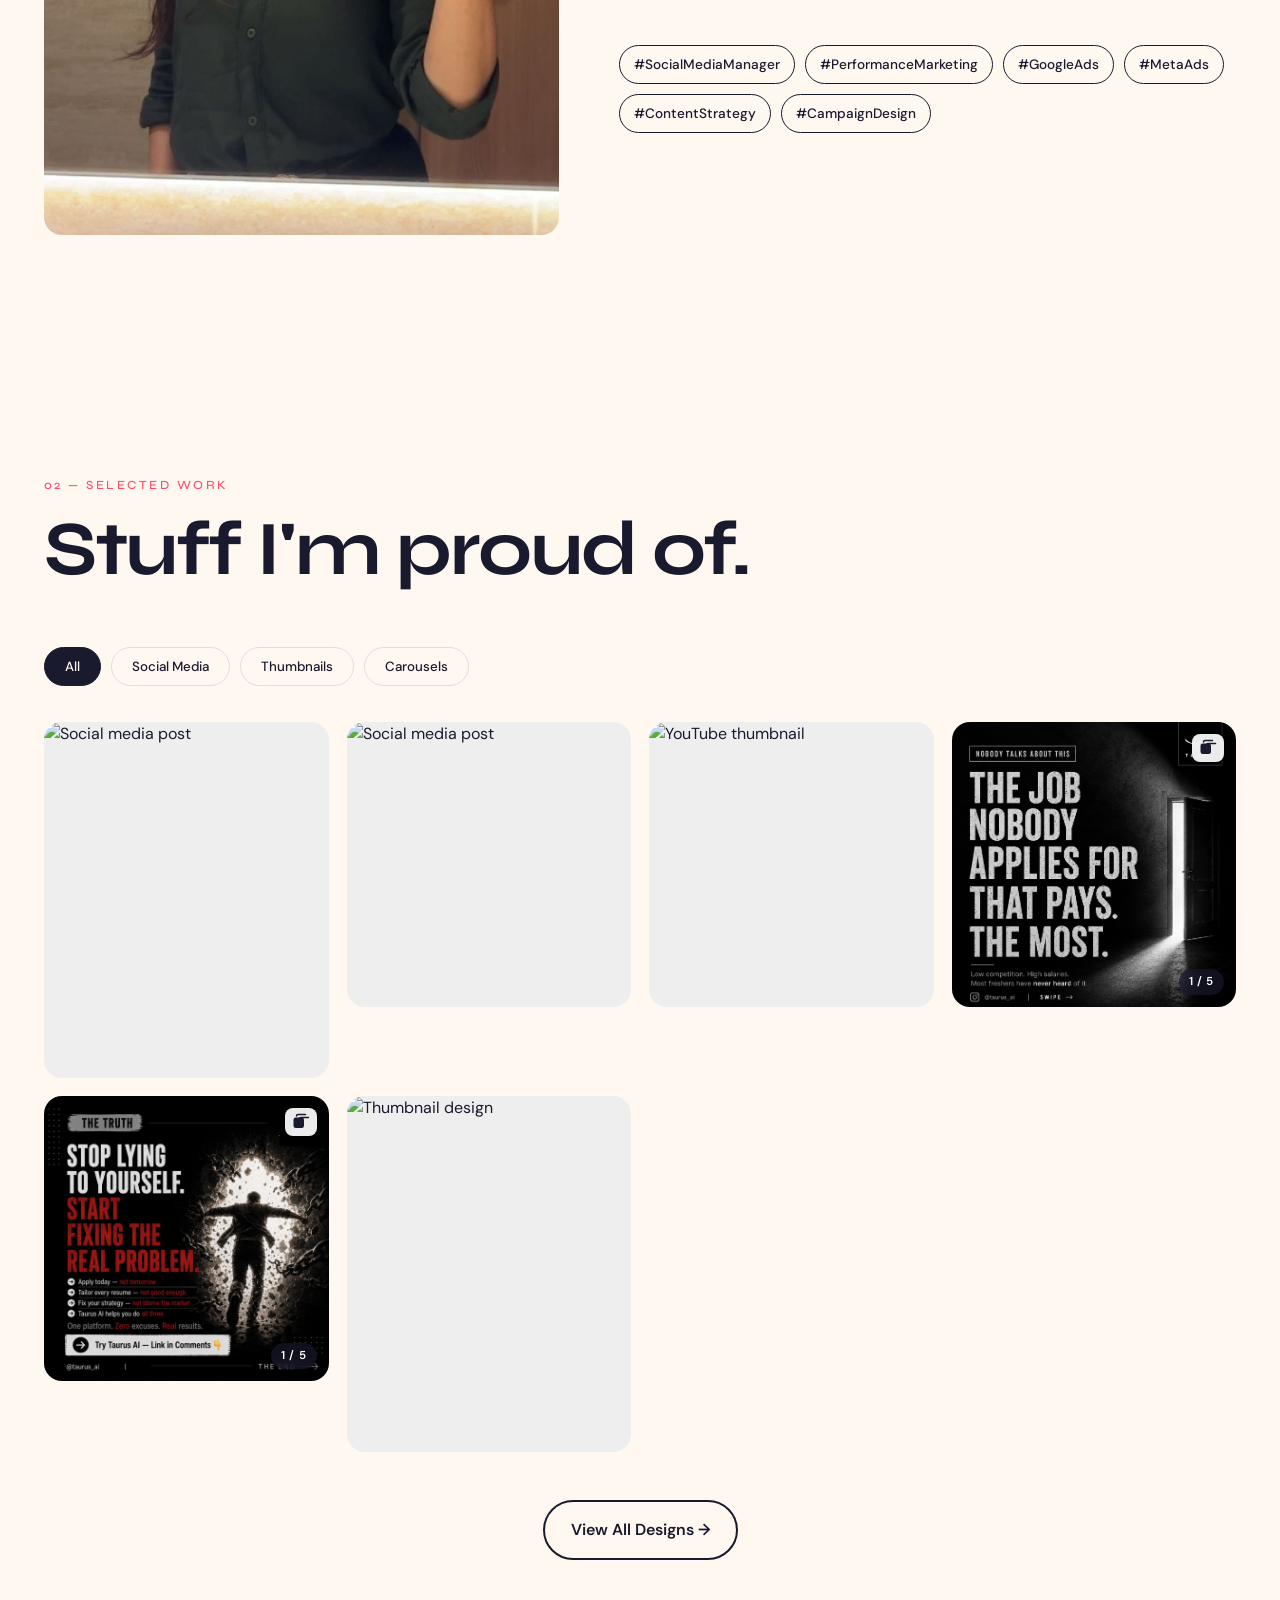
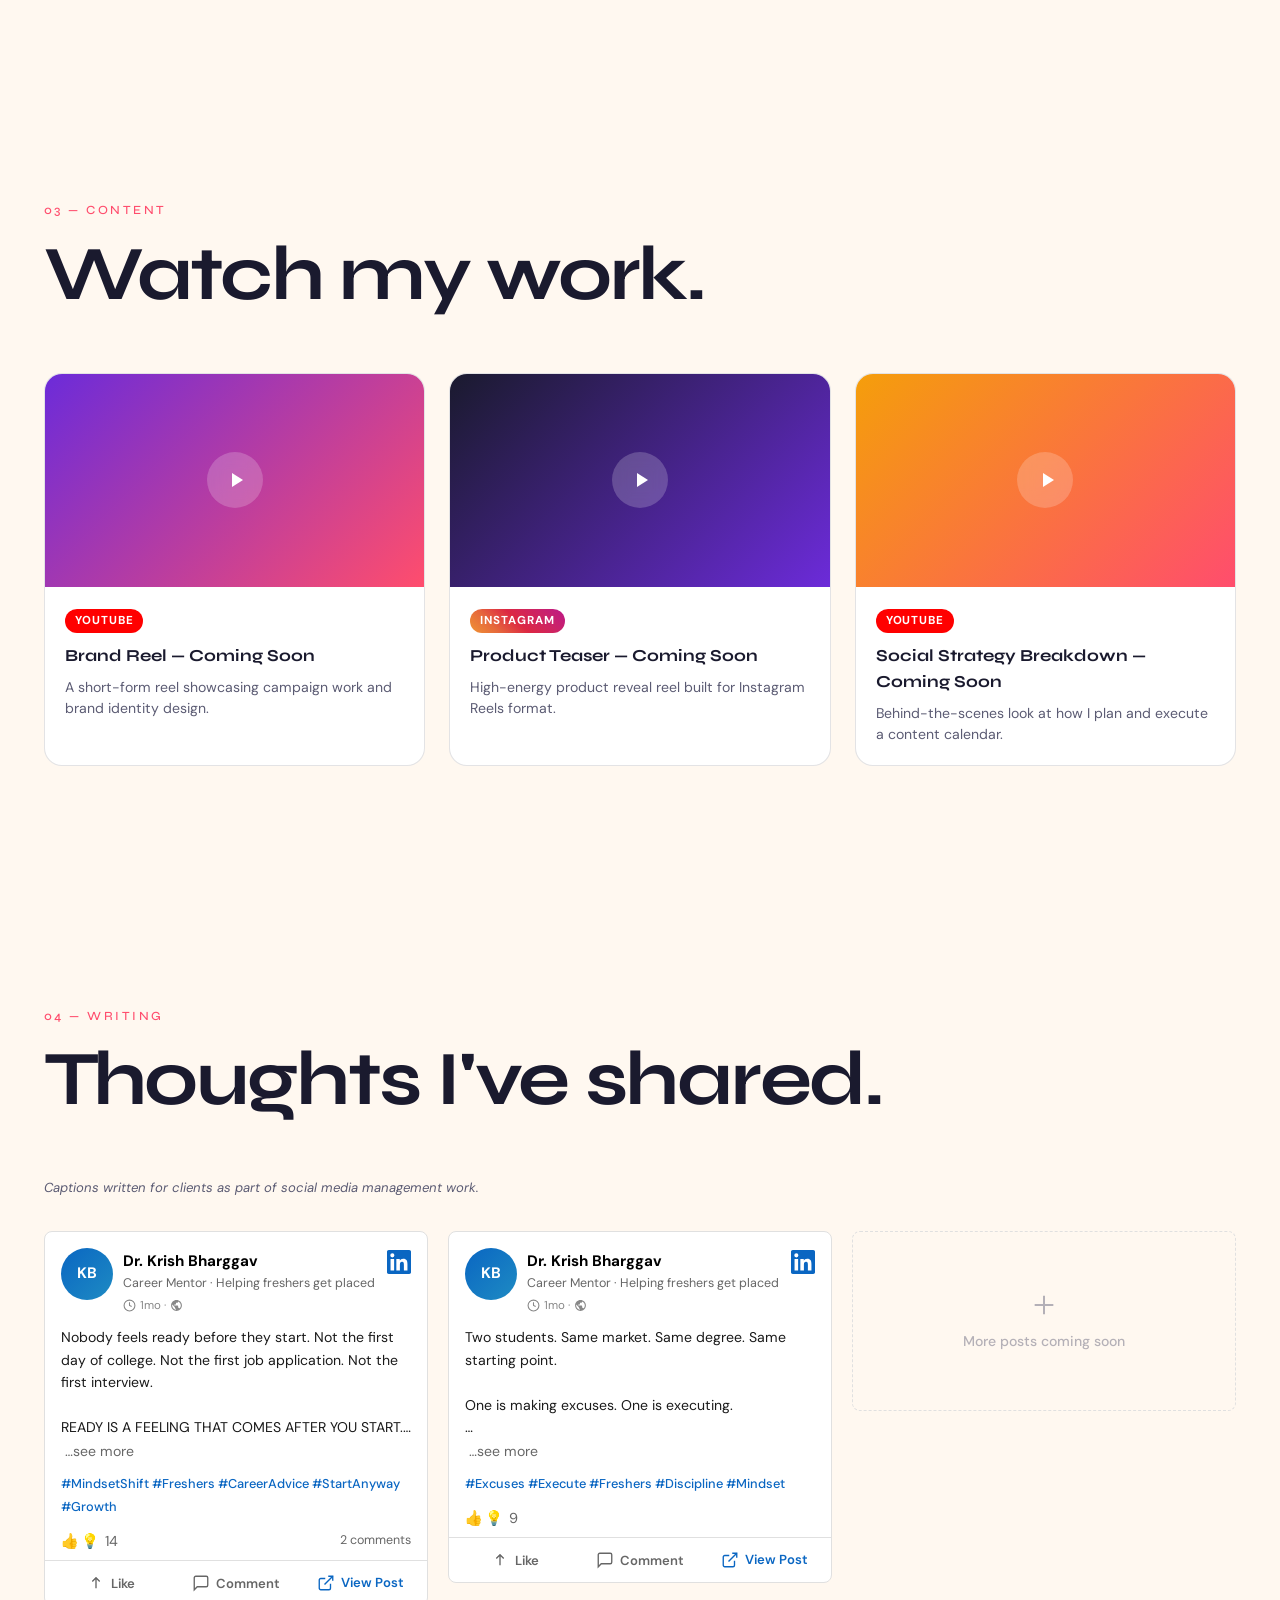
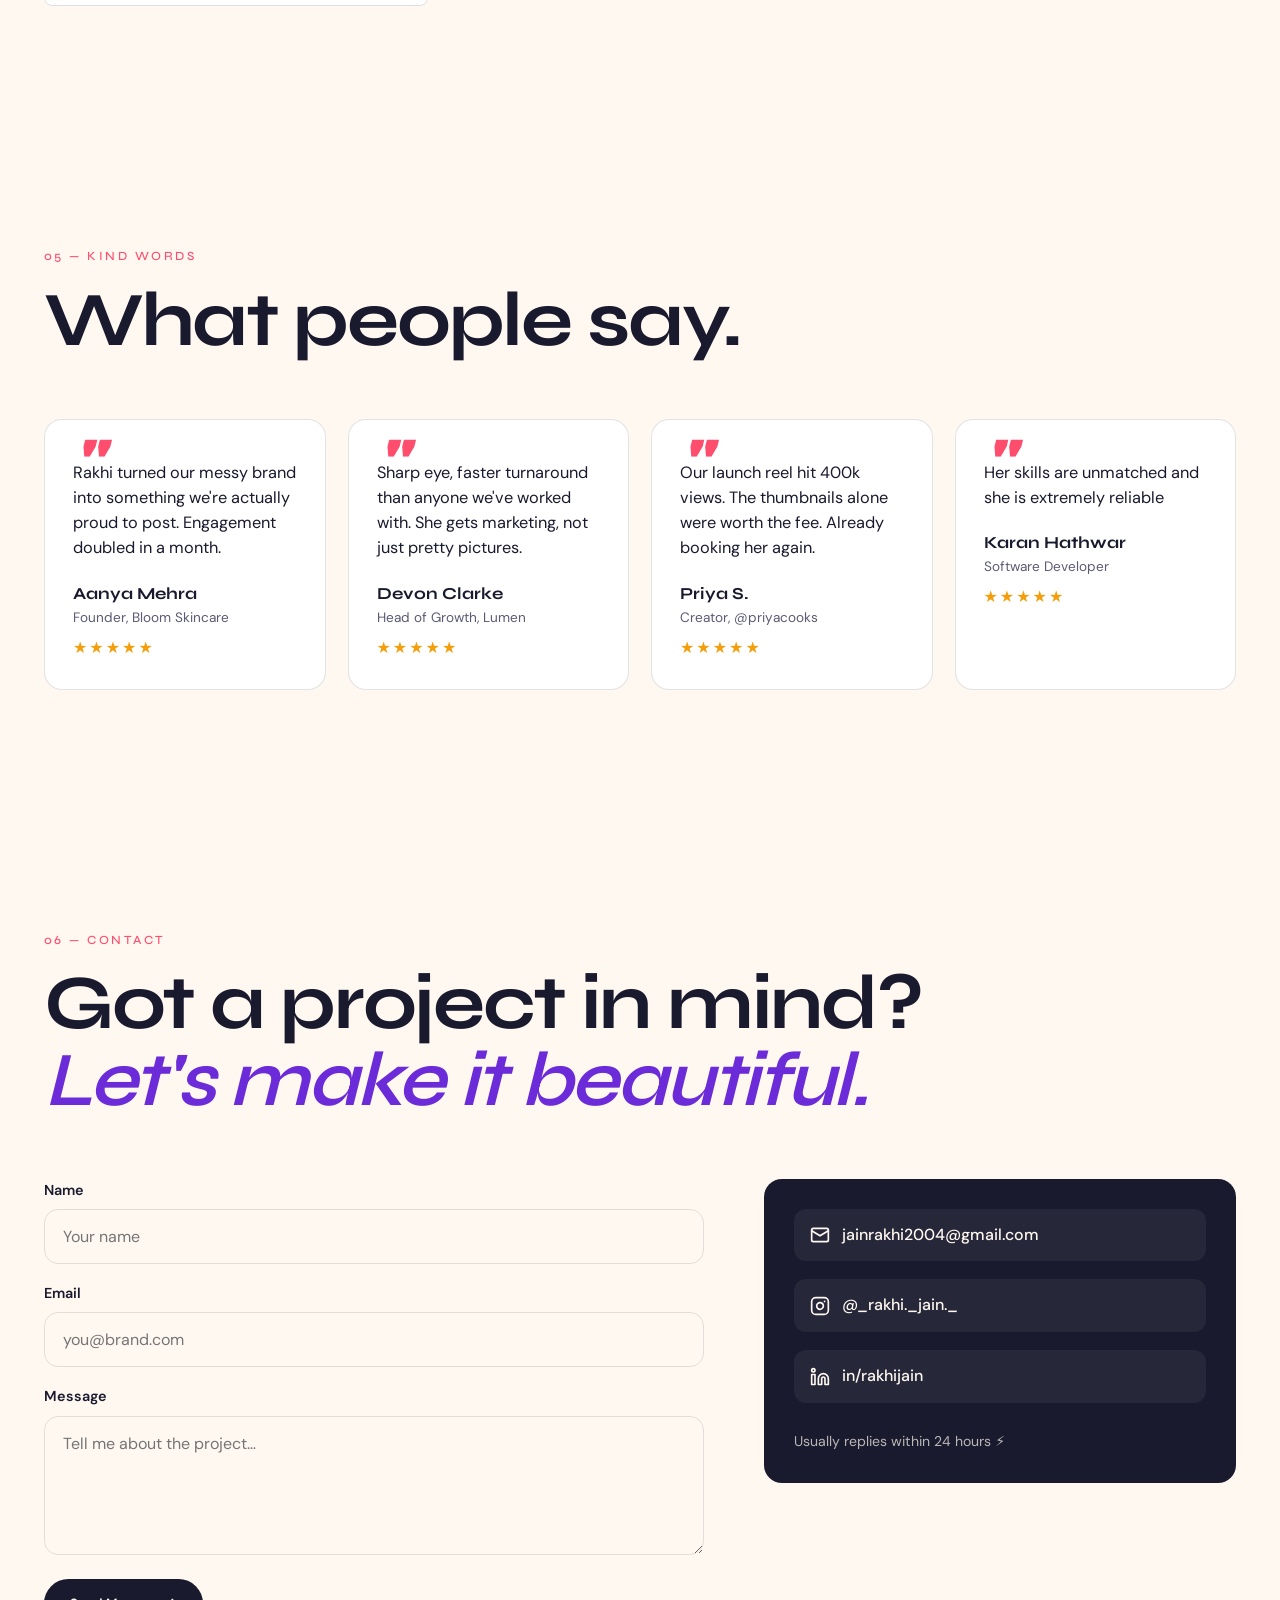
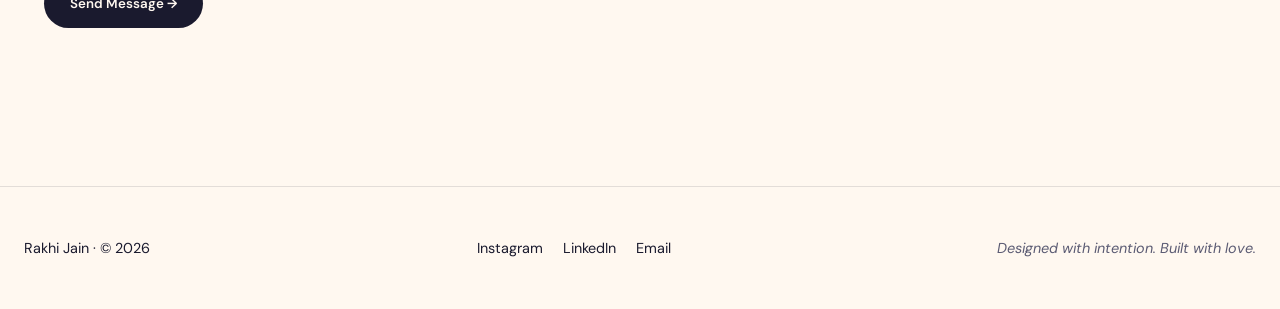
==== commit 9a2ea843: "added images and resume" ====
--- a/index.html
+++ b/index.html
@@ -3,8 +3,8 @@
 <head>
 <meta charset="UTF-8" />
 <meta name="viewport" content="width=device-width, initial-scale=1.0" />
-<title>Rakhi Jain — Digital Marketing Designer</title>
-<meta name="description" content="Rakhi Jain is a digital marketing designer crafting brand identities, social creatives, and motion graphics that are impossible to scroll past." />
+<title>Rakhi Jain — Social Media & Performance Marketing</title>
+<meta name="description" content="Rakhi Jain is a social media manager and performance marketer crafting brand identities, social creatives, and campaigns that are impossible to scroll past." />
 <link rel="preconnect" href="https://fonts.googleapis.com">
 <link rel="preconnect" href="https://fonts.gstatic.com" crossorigin>
 <link href="https://fonts.googleapis.com/css2?family=Syne:wght@500;700;800&family=DM+Sans:wght@400;500;700&display=swap" rel="stylesheet">
@@ -23,8 +23,9 @@
     <nav class="nav-links" id="navLinks">
       <a href="#about">About</a>
       <a href="#work">Work</a>
+      <a href="#videos">Videos</a>
+      <a href="#linkedin">Writing</a>
       <a href="#testimonials">Reviews</a>
-      <a href="#contact">Contact</a>
       <a href="#contact" class="btn btn-mini">Let's Talk</a>
     </nav>
     <button class="hamburger" id="hamburger" aria-label="Menu" aria-expanded="false">
@@ -45,7 +46,7 @@
     <h1 class="hero-title">
       Rakhi<br/>Jain<span class="dot">.</span>
     </h1>
-    <p class="hero-sub">Social Media Designer — I make brands <em>impossible</em> to scroll past.</p>
+    <p class="hero-sub">Social Media Manager & Performance Marketer — I make brands <em>impossible</em> to scroll past.</p>
     <div class="hero-ctas">
       <a href="#work" class="btn btn-primary">View My Work →</a>
       <a href="#contact" class="btn btn-ghost">Let's Talk</a>
@@ -65,78 +66,257 @@
       <img src="assets/self.jpg" alt="Portrait of Rakhi Jain" loading="lazy"/>
     </div>
     <div class="about-text">
-      <p class="lead">For me, it’s never just about posting content — it’s about creating conversations, building presence, and leaving an impression.</p>
-      <p>From assisting podcasts and building LinkedIn content to creating reels, campaigns, and brand strategies, I enjoy blending creativity with impact. I’ve worked across events, personal branding, and digital marketing spaces, always focusing on making content feel real, engaging, and memorable.</p>
-      <p>Alongside content creation, I’m also someone who enjoys learning, exploring new opportunities, and growing through every experience I take on.</p>
+      <p class="lead">For me, it's never just about posting content — it's about creating conversations, building presence, and leaving an impression.</p>
+      <p>From assisting podcasts and building LinkedIn content to creating reels, campaigns, and brand strategies, I enjoy blending creativity with impact. I've worked across events, personal branding, and digital marketing spaces, always focusing on making content feel real, engaging, and memorable.</p>
+      <p>Alongside content creation, I'm also someone who enjoys learning, exploring new opportunities, and growing through every experience I take on.</p>
+      <a href="assets/resume/my_resume.pdf" download class="btn btn-ghost" style="align-self:flex-start;margin-bottom:24px">Download Resume ↓</a>
       <div class="tags">
-        <span>#BrandIdentity</span>
-        <span>#SocialMedia</span>
-        <span>#VideoEditing</span>
-        <span>#Promotion</span>
+        <span>#SocialMediaManager</span>
+        <span>#PerformanceMarketing</span>
+        <span>#GoogleAds</span>
+        <span>#MetaAds</span>
+        <span>#ContentStrategy</span>
         <span>#CampaignDesign</span>
-        <span>#Typography</span>
       </div>
     </div>
   </div>
 </section>
 
-<!-- Work -->
+<!-- Work / Designs -->
 <section class="section work" id="work">
   <p class="section-eyebrow">02 — Selected Work</p>
   <h2 class="section-title">Stuff I'm proud of.</h2>
 
   <div class="filters" id="filters">
     <button class="filter active" data-filter="all">All</button>
-    <button class="filter" data-filter="posters">Posters</button>
     <button class="filter" data-filter="social">Social Media</button>
-    <button class="filter" data-filter="video">Video</button>
+    <button class="filter" data-filter="thumbnails">Thumbnails</button>
+    <button class="filter" data-filter="carousels">Carousels</button>
   </div>
 
   <div class="bento" id="bento">
-    <article class="card tall" data-cat="posters">
-      <img src="https://picsum.photos/seed/p1/800/1100" alt="Poster design" loading="lazy"/>
-      <div class="overlay"><h3>Neon Festival</h3><span>Poster</span></div>
-    </article>
+
+    <!-- Social Media Posts -->
+    <article class="card tall" data-cat="social">
+      <img src="https://picsum.photos/seed/sm1/800/1100" alt="Social media post" loading="lazy"/>
+      <div class="overlay"><h3>Brand Launch Post</h3><span>Social Media</span></div>
+    </article>
+
     <article class="card" data-cat="social">
-      <img src="https://picsum.photos/seed/s1/800/800" alt="Social creative" loading="lazy"/>
-      <div class="overlay"><h3>Bloom Skincare</h3><span>Social Media</span></div>
-    </article>
-    <article class="card wide" data-cat="video">
-      <div class="video-card">
-        <div class="play"><svg viewBox="0 0 24 24" fill="currentColor"><path d="M8 5v14l11-7z"/></svg></div>
-        <span>Watch on YouTube</span>
-      </div>
-      <div class="overlay"><h3>Brand Reel — Lumen</h3><span>Video</span></div>
-    </article>
-    <article class="card" data-cat="social">
-      <img src="https://picsum.photos/seed/s2/800/800" alt="Social creative" loading="lazy"/>
-      <div class="overlay"><h3>Mango Mondays</h3><span>Social Media</span></div>
-    </article>
-    <article class="card" data-cat="posters">
-      <img src="https://picsum.photos/seed/p2/800/900" alt="Poster" loading="lazy"/>
-      <div class="overlay"><h3>Indie Film Fest</h3><span>Poster</span></div>
-    </article>
-    <article class="card tall" data-cat="social">
-      <img src="https://picsum.photos/seed/s3/800/1100" alt="Social campaign" loading="lazy"/>
-      <div class="overlay"><h3>Carousel: 5 UX laws</h3><span>Social Media</span></div>
-    </article>
-    <article class="card" data-cat="video">
-      <div class="video-card alt">
-        <div class="play"><svg viewBox="0 0 24 24" fill="currentColor"><path d="M8 5v14l11-7z"/></svg></div>
-        <span>Watch on YouTube</span>
-      </div>
-      <div class="overlay"><h3>Product Teaser</h3><span>Video</span></div>
-    </article>
-    <article class="card wide" data-cat="posters">
-      <img src="https://picsum.photos/seed/p3/1200/700" alt="Poster" loading="lazy"/>
-      <div class="overlay"><h3>Concert Series</h3><span>Poster</span></div>
-    </article>
+      <img src="https://picsum.photos/seed/sm2/800/800" alt="Social media post" loading="lazy"/>
+      <div class="overlay"><h3>Campaign Creative</h3><span>Social Media</span></div>
+    </article>
+
+    <!-- Thumbnail -->
+    <article class="card" data-cat="thumbnails">
+      <img src="https://picsum.photos/seed/th1/800/800" alt="YouTube thumbnail" loading="lazy"/>
+      <div class="overlay"><h3>YouTube Thumbnail</h3><span>Thumbnail</span></div>
+    </article>
+
+    <!-- Carousel: Data Engineering -->
+    <article class="card carousel-card" data-cat="carousels">
+      <div class="carousel-badge" aria-label="Carousel post">
+        <svg width="18" height="18" viewBox="0 0 24 24" fill="currentColor"><rect x="2" y="6" width="14" height="14" rx="3"/><path d="M18 2H8a2 2 0 0 0-2 2" stroke="currentColor" stroke-width="2" fill="none" stroke-linecap="round"/><path d="M22 6H12a2 2 0 0 0-2 2" stroke="currentColor" stroke-width="2" fill="none" stroke-linecap="round"/></svg>
+      </div>
+      <div class="carousel-slides">
+        <img src="assets/carousels/data_engg/1.jpeg" class="carousel-slide active" alt="Slide 1" loading="lazy"/>
+        <img src="assets/carousels/data_engg/2.jpeg" class="carousel-slide" alt="Slide 2" loading="lazy"/>
+        <img src="assets/carousels/data_engg/3.jpeg" class="carousel-slide" alt="Slide 3" loading="lazy"/>
+        <img src="assets/carousels/data_engg/4.jpeg" class="carousel-slide" alt="Slide 4" loading="lazy"/>
+        <img src="assets/carousels/data_engg/5.jpeg" class="carousel-slide" alt="Slide 5" loading="lazy"/>
+      </div>
+      <button class="carousel-prev" aria-label="Previous slide">‹</button>
+      <button class="carousel-next" aria-label="Next slide">›</button>
+      <div class="carousel-counter">1 / 5</div>
+      <div class="overlay"><h3>Data Engineering</h3><span>Carousel · 5 slides</span></div>
+    </article>
+
+    <!-- Carousel: Job Apply -->
+    <article class="card carousel-card" data-cat="carousels">
+      <div class="carousel-badge" aria-label="Carousel post">
+        <svg width="18" height="18" viewBox="0 0 24 24" fill="currentColor"><rect x="2" y="6" width="14" height="14" rx="3"/><path d="M18 2H8a2 2 0 0 0-2 2" stroke="currentColor" stroke-width="2" fill="none" stroke-linecap="round"/><path d="M22 6H12a2 2 0 0 0-2 2" stroke="currentColor" stroke-width="2" fill="none" stroke-linecap="round"/></svg>
+      </div>
+      <div class="carousel-slides">
+        <img src="assets/carousels/job_apply/1.jpeg" class="carousel-slide active" alt="Slide 1" loading="lazy"/>
+        <img src="assets/carousels/job_apply/2.jpeg" class="carousel-slide" alt="Slide 2" loading="lazy"/>
+        <img src="assets/carousels/job_apply/3.jpeg" class="carousel-slide" alt="Slide 3" loading="lazy"/>
+        <img src="assets/carousels/job_apply/4.jpeg" class="carousel-slide" alt="Slide 4" loading="lazy"/>
+        <img src="assets/carousels/job_apply/5.jpeg" class="carousel-slide" alt="Slide 5" loading="lazy"/>
+      </div>
+      <button class="carousel-prev" aria-label="Previous slide">‹</button>
+      <button class="carousel-next" aria-label="Next slide">›</button>
+      <div class="carousel-counter">1 / 5</div>
+      <div class="overlay"><h3>Job Application Tips</h3><span>Carousel · 5 slides</span></div>
+    </article>
+
+    <!-- Thumbnail tall -->
+    <article class="card tall" data-cat="thumbnails">
+      <img src="https://picsum.photos/seed/th2/800/1100" alt="Thumbnail design" loading="lazy"/>
+      <div class="overlay"><h3>Podcast Thumbnail</h3><span>Thumbnail</span></div>
+    </article>
+
+  </div>
+
+  <div class="view-all-wrap">
+    <a href="designs.html" class="btn btn-ghost">View All Designs →</a>
+  </div>
+</section>
+
+<!-- Videos -->
+<section class="section videos-section" id="videos">
+  <p class="section-eyebrow">03 — Content</p>
+  <h2 class="section-title">Watch my work.</h2>
+
+  <div class="videos-grid">
+
+    <a class="video-link-card" href="#" target="_blank" rel="noopener">
+      <div class="vlc-thumb" style="background:linear-gradient(135deg,var(--violet),var(--coral))">
+        <div class="vlc-play">
+          <svg viewBox="0 0 24 24" fill="currentColor"><path d="M8 5v14l11-7z"/></svg>
+        </div>
+      </div>
+      <div class="vlc-info">
+        <span class="vlc-platform youtube">YouTube</span>
+        <h3>Brand Reel — Coming Soon</h3>
+        <p>A short-form reel showcasing campaign work and brand identity design.</p>
+      </div>
+    </a>
+
+    <a class="video-link-card" href="#" target="_blank" rel="noopener">
+      <div class="vlc-thumb" style="background:linear-gradient(135deg,var(--ink),var(--violet))">
+        <div class="vlc-play">
+          <svg viewBox="0 0 24 24" fill="currentColor"><path d="M8 5v14l11-7z"/></svg>
+        </div>
+      </div>
+      <div class="vlc-info">
+        <span class="vlc-platform instagram">Instagram</span>
+        <h3>Product Teaser — Coming Soon</h3>
+        <p>High-energy product reveal reel built for Instagram Reels format.</p>
+      </div>
+    </a>
+
+    <a class="video-link-card" href="#" target="_blank" rel="noopener">
+      <div class="vlc-thumb" style="background:linear-gradient(135deg,#f59e0b,var(--coral))">
+        <div class="vlc-play">
+          <svg viewBox="0 0 24 24" fill="currentColor"><path d="M8 5v14l11-7z"/></svg>
+        </div>
+      </div>
+      <div class="vlc-info">
+        <span class="vlc-platform youtube">YouTube</span>
+        <h3>Social Strategy Breakdown — Coming Soon</h3>
+        <p>Behind-the-scenes look at how I plan and execute a content calendar.</p>
+      </div>
+    </a>
+
+  </div>
+</section>
+
+<!-- LinkedIn Posts -->
+<section class="section linkedin-section" id="linkedin">
+  <p class="section-eyebrow">04 — Writing</p>
+  <h2 class="section-title">Thoughts I've shared.</h2>
+
+  <p class="li-credit-note">Captions written for clients as part of social media management work.</p>
+
+  <div class="li-grid">
+
+    <article class="li-card">
+      <div class="li-header">
+        <div class="li-avatar li-avatar-krish">KB</div>
+        <div class="li-meta">
+          <strong>Dr. Krish Bharggav</strong>
+          <span class="li-headline">Career Mentor · Helping freshers get placed</span>
+          <span class="li-time">
+            <svg width="13" height="13" viewBox="0 0 24 24" fill="none" stroke="#888" stroke-width="2"><circle cx="12" cy="12" r="10"/><path d="M12 6v6l4 2"/></svg>
+            1mo ·
+            <svg width="13" height="13" viewBox="0 0 24 24" fill="#888"><path d="M12 2C6.48 2 2 6.48 2 12s4.48 10 10 10 10-4.48 10-10S17.52 2 12 2zm-1 17.93c-3.95-.49-7-3.85-7-7.93 0-.62.08-1.21.21-1.79L9 15v1c0 1.1.9 2 2 2v1.93zm6.9-2.54c-.26-.81-1-1.39-1.9-1.39h-1v-3c0-.55-.45-1-1-1H8v-2h2c.55 0 1-.45 1-1V7h2c1.1 0 2-.9 2-2v-.41c2.93 1.19 5 4.06 5 7.41 0 2.08-.8 3.97-2.1 5.39z"/></svg>
+          </span>
+        </div>
+        <svg class="li-logo" viewBox="0 0 24 24" fill="#0A66C2" width="24" height="24"><path d="M20.447 20.452h-3.554v-5.569c0-1.328-.027-3.037-1.852-3.037-1.853 0-2.136 1.445-2.136 2.939v5.667H9.351V9h3.414v1.561h.046c.477-.9 1.637-1.85 3.37-1.85 3.601 0 4.267 2.37 4.267 5.455v6.286zM5.337 7.433a2.062 2.062 0 0 1-2.063-2.065 2.064 2.064 0 1 1 2.063 2.065zm1.782 13.019H3.555V9h3.564v11.452zM22.225 0H1.771C.792 0 0 .774 0 1.729v20.542C0 23.227.792 24 1.771 24h20.451C23.2 24 24 23.227 24 22.271V1.729C24 .774 23.2 0 22.222 0h.003z"/></svg>
+      </div>
+      <div class="li-body-wrap">
+        <p class="li-body collapsed">Nobody feels ready before they start. Not the first day of college. Not the first job application. Not the first interview.<br/><br/>READY IS A FEELING THAT COMES AFTER YOU START. Not before.<br/><br/>The students getting placed today didn't wait to feel confident. They started confused. Built as they went. Grew into it.<br/><br/>Clarity comes from action. Confidence comes from consistency. Results come from showing up.<br/><br/>That's not a motivational quote. Plan. Learn. Build. Repeat. That's the only career strategy that actually works.<br/><br/>Stop waiting for the perfect moment. Start. Grow. Win.</p>
+        <span class="li-see-more">…see more</span>
+      </div>
+      <div class="li-tags">#MindsetShift #Freshers #CareerAdvice #StartAnyway #Growth</div>
+      <div class="li-reaction-summary">
+        <div class="li-reaction-icons">
+          <span>👍</span><span>💡</span>
+          <span class="li-reaction-count">14</span>
+        </div>
+        <span class="li-comment-count">2 comments</span>
+      </div>
+      <div class="li-actions">
+        <button class="li-action">
+          <svg width="18" height="18" viewBox="0 0 24 24" fill="none" stroke="currentColor" stroke-width="1.8"><path d="M7 10l5-5 5 5M12 5v14"/></svg>
+          Like
+        </button>
+        <button class="li-action">
+          <svg width="18" height="18" viewBox="0 0 24 24" fill="none" stroke="currentColor" stroke-width="1.8"><path d="M21 15a2 2 0 0 1-2 2H7l-4 4V5a2 2 0 0 1 2-2h14a2 2 0 0 1 2 2z"/></svg>
+          Comment
+        </button>
+        <a class="li-action li-action-view" href="https://www.linkedin.com/posts/dr-krish-bharggav-2072109a_mindsetshift-drkrish-freshers-activity-7453397343653113856-y18M" target="_blank" rel="noopener">
+          <svg width="18" height="18" viewBox="0 0 24 24" fill="none" stroke="currentColor" stroke-width="1.8"><path d="M18 13v6a2 2 0 0 1-2 2H5a2 2 0 0 1-2-2V8a2 2 0 0 1 2-2h6"/><polyline points="15 3 21 3 21 9"/><line x1="10" y1="14" x2="21" y2="3"/></svg>
+          View Post
+        </a>
+      </div>
+    </article>
+
+    <article class="li-card">
+      <div class="li-header">
+        <div class="li-avatar li-avatar-krish">KB</div>
+        <div class="li-meta">
+          <strong>Dr. Krish Bharggav</strong>
+          <span class="li-headline">Career Mentor · Helping freshers get placed</span>
+          <span class="li-time">
+            <svg width="13" height="13" viewBox="0 0 24 24" fill="none" stroke="#888" stroke-width="2"><circle cx="12" cy="12" r="10"/><path d="M12 6v6l4 2"/></svg>
+            1mo ·
+            <svg width="13" height="13" viewBox="0 0 24 24" fill="#888"><path d="M12 2C6.48 2 2 6.48 2 12s4.48 10 10 10 10-4.48 10-10S17.52 2 12 2zm-1 17.93c-3.95-.49-7-3.85-7-7.93 0-.62.08-1.21.21-1.79L9 15v1c0 1.1.9 2 2 2v1.93zm6.9-2.54c-.26-.81-1-1.39-1.9-1.39h-1v-3c0-.55-.45-1-1-1H8v-2h2c.55 0 1-.45 1-1V7h2c1.1 0 2-.9 2-2v-.41c2.93 1.19 5 4.06 5 7.41 0 2.08-.8 3.97-2.1 5.39z"/></svg>
+          </span>
+        </div>
+        <svg class="li-logo" viewBox="0 0 24 24" fill="#0A66C2" width="24" height="24"><path d="M20.447 20.452h-3.554v-5.569c0-1.328-.027-3.037-1.852-3.037-1.853 0-2.136 1.445-2.136 2.939v5.667H9.351V9h3.414v1.561h.046c.477-.9 1.637-1.85 3.37-1.85 3.601 0 4.267 2.37 4.267 5.455v6.286zM5.337 7.433a2.062 2.062 0 0 1-2.063-2.065 2.064 2.064 0 1 1 2.063 2.065zm1.782 13.019H3.555V9h3.564v11.452zM22.225 0H1.771C.792 0 0 .774 0 1.729v20.542C0 23.227.792 24 1.771 24h20.451C23.2 24 24 23.227 24 22.271V1.729C24 .774 23.2 0 22.222 0h.003z"/></svg>
+      </div>
+      <div class="li-body-wrap">
+        <p class="li-body collapsed">Two students. Same market. Same degree. Same starting point.<br/><br/>One is making excuses. One is executing.<br/><br/>The one making excuses says:<br/>"The market is tough."<br/>"I don't have connections."<br/>"Nobody is hiring."<br/><br/>The one executing asks:<br/>"What do I need to build today?"<br/><br/>One chooses comfort with excuses. One chooses discomfort with execution.<br/><br/>Only one of them pays.<br/><br/>Talk less. Build in silence. Let results speak.<br/>Discipline today. Freedom tomorrow.</p>
+        <span class="li-see-more">…see more</span>
+      </div>
+      <div class="li-tags">#Excuses #Execute #Freshers #Discipline #Mindset</div>
+      <div class="li-reaction-summary">
+        <div class="li-reaction-icons">
+          <span>👍</span><span>💡</span>
+          <span class="li-reaction-count">9</span>
+        </div>
+        <span class="li-comment-count">&nbsp;</span>
+      </div>
+      <div class="li-actions">
+        <button class="li-action">
+          <svg width="18" height="18" viewBox="0 0 24 24" fill="none" stroke="currentColor" stroke-width="1.8"><path d="M7 10l5-5 5 5M12 5v14"/></svg>
+          Like
+        </button>
+        <button class="li-action">
+          <svg width="18" height="18" viewBox="0 0 24 24" fill="none" stroke="currentColor" stroke-width="1.8"><path d="M21 15a2 2 0 0 1-2 2H7l-4 4V5a2 2 0 0 1 2-2h14a2 2 0 0 1 2 2z"/></svg>
+          Comment
+        </button>
+        <a class="li-action li-action-view" href="https://www.linkedin.com/posts/dr-krish-bharggav-2072109a_drkrish-excuses-execute-activity-7455281001024475137-855V" target="_blank" rel="noopener">
+          <svg width="18" height="18" viewBox="0 0 24 24" fill="none" stroke="currentColor" stroke-width="1.8"><path d="M18 13v6a2 2 0 0 1-2 2H5a2 2 0 0 1-2-2V8a2 2 0 0 1 2-2h6"/><polyline points="15 3 21 3 21 9"/><line x1="10" y1="14" x2="21" y2="3"/></svg>
+          View Post
+        </a>
+      </div>
+    </article>
+
+    <article class="li-card li-card-placeholder">
+      <div class="li-placeholder-inner">
+        <svg width="32" height="32" viewBox="0 0 24 24" fill="none" stroke="currentColor" stroke-width="1.5"><path d="M12 5v14M5 12h14"/></svg>
+        <p>More posts coming soon</p>
+      </div>
+    </article>
+
   </div>
 </section>
 
 <!-- Testimonials -->
 <section class="section testimonials" id="testimonials">
-  <p class="section-eyebrow">03 — Kind Words</p>
+  <p class="section-eyebrow">05 — Kind Words</p>
   <h2 class="section-title">What people say.</h2>
 
   <div class="t-row">
@@ -181,7 +361,7 @@
 
 <!-- Contact -->
 <section class="section contact" id="contact">
-  <p class="section-eyebrow">04 — Contact</p>
+  <p class="section-eyebrow">06 — Contact</p>
   <h2 class="section-title">Got a project in mind?<br/><span class="accent">Let's make it beautiful.</span></h2>
 
   <div class="contact-grid">
@@ -213,7 +393,7 @@
 
 <footer class="footer">
   <div class="footer-inner">
-    <span>Rakhi Jain · © 2025</span>
+    <span>Rakhi Jain · © 2026</span>
     <div class="foot-social">
       <a href="https://instagram.com/_rakhi._jain._">Instagram</a>
       <a href="https://www.linkedin.com/in/rakhi-jain-2780b12a0">LinkedIn</a>
--- a/style.css
+++ b/style.css
@@ -172,16 +172,17 @@
 
 .bento{
   display:grid;grid-template-columns:repeat(4,1fr);
-  grid-auto-rows:220px;gap:18px;
+  gap:18px;align-items:start;
 }
 .card{
   position:relative;border-radius:var(--radius);overflow:hidden;
   cursor:pointer;background:#eee;
+  aspect-ratio:1/1;
   transition:transform .4s var(--ease),box-shadow .4s;
 }
-.card.tall{grid-row:span 2}
-.card.wide{grid-column:span 2}
-.card img{width:100%;height:100%;object-fit:cover;transition:transform .8s var(--ease)}
+.card.tall{aspect-ratio:4/5}
+.card.wide{grid-column:span 2;aspect-ratio:2/1}
+.card img{position:absolute;inset:0;width:100%;height:100%;object-fit:cover;transition:transform .8s var(--ease)}
 .card:hover{transform:translateY(-6px);box-shadow:0 20px 40px -16px rgba(26,26,46,.3)}
 .card:hover img{transform:scale(1.08)}
 .overlay{
@@ -267,9 +268,8 @@
 /* === Responsive === */
 @media (max-width:900px){
   .about-grid,.contact-grid{grid-template-columns:1fr;gap:40px}
-  .bento{grid-template-columns:repeat(2,1fr);grid-auto-rows:180px}
-  .card.wide{grid-column:span 2}
-  .card.tall{grid-row:span 2}
+  .bento{grid-template-columns:repeat(2,1fr)}
+  .card.wide{grid-column:span 2;aspect-ratio:2/1}
   .section{padding:90px 24px}
 }
 
@@ -287,8 +287,9 @@
 }
 
 @media (max-width:560px){
-  .bento{grid-template-columns:1fr;grid-auto-rows:240px}
-  .card.wide,.card.tall{grid-column:span 1;grid-row:span 1}
+  .bento{grid-template-columns:1fr}
+  .card.wide{grid-column:span 1;aspect-ratio:1/1}
+  .card.tall{aspect-ratio:1/1}
   .hero{padding:120px 20px 60px}
   .section{padding:70px 20px}
   .hero-ctas{flex-direction:column;align-items:stretch}
@@ -296,6 +297,208 @@
   .footer-inner{flex-direction:column;text-align:center}
 }
 
+/* === Carousel Cards === */
+.carousel-card{overflow:hidden}
+.carousel-slides{width:100%;height:100%;position:relative}
+.carousel-slide{
+  position:absolute;inset:0;width:100%;height:100%;object-fit:cover;
+  opacity:0;transition:opacity .4s var(--ease);pointer-events:none;
+}
+.carousel-slide.active{opacity:1;pointer-events:auto}
+
+.carousel-badge{
+  position:absolute;top:12px;right:12px;z-index:10;
+  background:rgba(255,255,255,.92);color:var(--ink);
+  border-radius:8px;padding:5px 7px;display:flex;align-items:center;
+  backdrop-filter:blur(6px);
+}
+.carousel-prev,.carousel-next{
+  position:absolute;top:50%;z-index:10;transform:translateY(-50%);
+  width:36px;height:36px;border-radius:50%;
+  background:rgba(255,255,255,.88);color:var(--ink);
+  font-size:1.3rem;line-height:1;display:flex;align-items:center;justify-content:center;
+  backdrop-filter:blur(6px);opacity:0;transition:opacity .25s,transform .25s;
+  border:none;cursor:pointer;
+}
+.carousel-prev{left:10px}
+.carousel-next{right:10px}
+.carousel-card:hover .carousel-prev,
+.carousel-card:hover .carousel-next{opacity:1}
+.carousel-prev:hover{transform:translateY(-50%) scale(1.1)}
+.carousel-next:hover{transform:translateY(-50%) scale(1.1)}
+
+.carousel-counter{
+  position:absolute;bottom:12px;right:12px;z-index:10;
+  background:rgba(26,26,46,.65);color:#fff;
+  font-size:.72rem;font-weight:600;letter-spacing:.06em;
+  padding:4px 10px;border-radius:999px;backdrop-filter:blur(6px);
+}
+
+/* === View All Button === */
+.view-all-wrap{display:flex;justify-content:center;margin-top:48px}
+
+/* === Videos Section === */
+.videos-grid{
+  display:grid;grid-template-columns:repeat(3,1fr);gap:24px;
+}
+.video-link-card{
+  display:flex;flex-direction:column;border-radius:var(--radius);overflow:hidden;
+  background:#fff;border:1px solid var(--line);
+  transition:transform .35s var(--ease),box-shadow .35s;
+  color:var(--ink);
+}
+.video-link-card:hover{transform:translateY(-6px);box-shadow:0 20px 40px -16px rgba(26,26,46,.2)}
+.vlc-thumb{
+  position:relative;aspect-ratio:16/9;
+  display:flex;align-items:center;justify-content:center;
+}
+.vlc-play{
+  width:56px;height:56px;border-radius:50%;
+  background:rgba(255,255,255,.2);backdrop-filter:blur(8px);
+  display:flex;align-items:center;justify-content:center;
+  transition:transform .3s var(--ease),background .3s;
+}
+.vlc-play svg{width:24px;height:24px;fill:#fff;margin-left:3px}
+.video-link-card:hover .vlc-play{transform:scale(1.15);background:rgba(255,255,255,.35)}
+.vlc-info{padding:20px}
+.vlc-platform{
+  display:inline-block;padding:3px 10px;border-radius:999px;
+  font-size:.72rem;font-weight:700;letter-spacing:.08em;text-transform:uppercase;margin-bottom:10px;
+}
+.vlc-platform.youtube{background:#ff0000;color:#fff}
+.vlc-platform.instagram{background:linear-gradient(45deg,#f09433,#e6683c,#dc2743,#cc2366,#bc1888);color:#fff}
+.vlc-info h3{font-family:'Syne',sans-serif;font-size:1.05rem;margin-bottom:8px}
+.vlc-info p{font-size:.88rem;color:var(--muted);line-height:1.5}
+
+/* === LinkedIn Section === */
+.li-credit-note{
+  font-size:.82rem;color:var(--muted);font-style:italic;margin-bottom:32px;
+}
+
+.li-grid{
+  display:grid;grid-template-columns:repeat(3,1fr);gap:20px;align-items:start;
+}
+
+.li-card{
+  background:#fff;border:1px solid #e0e0e0;border-radius:8px;
+  display:flex;flex-direction:column;
+  transition:box-shadow .3s;
+  box-shadow:0 0 0 0 transparent;
+  font-family:'DM Sans',system-ui,sans-serif;
+  overflow:hidden;
+}
+.li-card:not(.li-card-placeholder):hover{
+  box-shadow:0 4px 18px rgba(0,0,0,.12);
+}
+
+/* Header */
+.li-header{
+  display:flex;align-items:flex-start;gap:10px;
+  padding:16px 16px 0;
+}
+.li-avatar{
+  width:52px;height:52px;border-radius:50%;flex-shrink:0;
+  color:#fff;font-weight:700;font-size:.95rem;letter-spacing:.02em;
+  display:flex;align-items:center;justify-content:center;
+}
+.li-avatar-krish{background:linear-gradient(135deg,#0A66C2,#1e8bc3)}
+.li-meta{flex:1;min-width:0;padding-top:2px}
+.li-meta strong{
+  display:block;font-size:.95rem;font-weight:700;color:#000;
+  white-space:nowrap;overflow:hidden;text-overflow:ellipsis;
+}
+.li-meta .li-headline{
+  display:block;font-size:.78rem;color:#666;
+  white-space:nowrap;overflow:hidden;text-overflow:ellipsis;
+  margin-top:1px;
+}
+.li-meta .li-time{
+  display:flex;align-items:center;gap:4px;
+  font-size:.72rem;color:#888;margin-top:3px;
+}
+.li-follow{
+  flex-shrink:0;margin-top:4px;
+  font-size:.82rem;font-weight:600;color:#0A66C2;
+  background:none;border:none;cursor:pointer;padding:0;
+  white-space:nowrap;
+}
+.li-logo{flex-shrink:0;margin-top:2px}
+
+/* Body */
+.li-body-wrap{padding:12px 16px 0}
+.li-body{
+  font-size:.88rem;color:#1a1a1a;line-height:1.6;
+  overflow:hidden;
+  transition:max-height .4s ease;
+}
+.li-body.collapsed{
+  display:-webkit-box;-webkit-line-clamp:5;-webkit-box-orient:vertical;overflow:hidden;
+}
+.li-see-more{
+  display:inline;font-size:.88rem;color:#666;cursor:pointer;margin-left:4px;
+}
+.li-see-more:hover{color:#0A66C2;text-decoration:underline}
+
+/* Tags */
+.li-tags{
+  padding:8px 16px 0;
+  font-size:.8rem;color:#0A66C2;font-weight:500;line-height:1.8;
+}
+
+/* Reaction summary */
+.li-reaction-summary{
+  display:flex;align-items:center;justify-content:space-between;
+  padding:8px 16px;margin-top:4px;
+  font-size:.78rem;color:#666;
+  border-bottom:1px solid #e0e0e0;
+}
+.li-reaction-icons{display:flex;align-items:center;gap:2px}
+.li-reaction-icons span{font-size:.9rem}
+.li-reaction-count{margin-left:4px}
+.li-comment-count{color:#666}
+
+/* Action bar */
+.li-actions{
+  display:grid;grid-template-columns:repeat(3,1fr);
+  padding:2px 4px;
+}
+.li-action{
+  display:flex;align-items:center;justify-content:center;gap:6px;
+  padding:10px 4px;font-size:.82rem;font-weight:600;color:#666;
+  border-radius:4px;transition:background .15s,color .15s;
+  cursor:pointer;border:none;background:none;font-family:inherit;
+  white-space:nowrap;
+}
+.li-action:hover{background:#f3f2ef;color:#000}
+.li-action svg{flex-shrink:0}
+.li-action.li-action-view{color:#0A66C2}
+.li-action.li-action-view:hover{background:#eef3fb}
+
+/* Placeholder card */
+.li-card-placeholder{
+  border-style:dashed;background:transparent;
+  min-height:180px;align-items:center;justify-content:center;
+  display:flex;
+}
+.li-placeholder-inner{
+  display:flex;flex-direction:column;align-items:center;gap:10px;
+  color:var(--muted);opacity:.45;
+}
+.li-placeholder-inner p{font-size:.88rem;font-weight:500}
+
+/* === Responsive — new sections === */
+@media (max-width:1024px){
+  .li-grid{grid-template-columns:repeat(2,1fr)}
+  .li-card-placeholder{display:none}
+}
+@media (max-width:900px){
+  .videos-grid{grid-template-columns:repeat(2,1fr)}
+  .li-grid{grid-template-columns:repeat(2,1fr)}
+}
+@media (max-width:600px){
+  .videos-grid,.li-grid{grid-template-columns:1fr}
+}
+
 /* Reveal animation */
 .reveal{opacity:0;transform:translateY(30px);transition:opacity .8s var(--ease),transform .8s var(--ease)}
 .reveal.in{opacity:1;transform:translateY(0)}
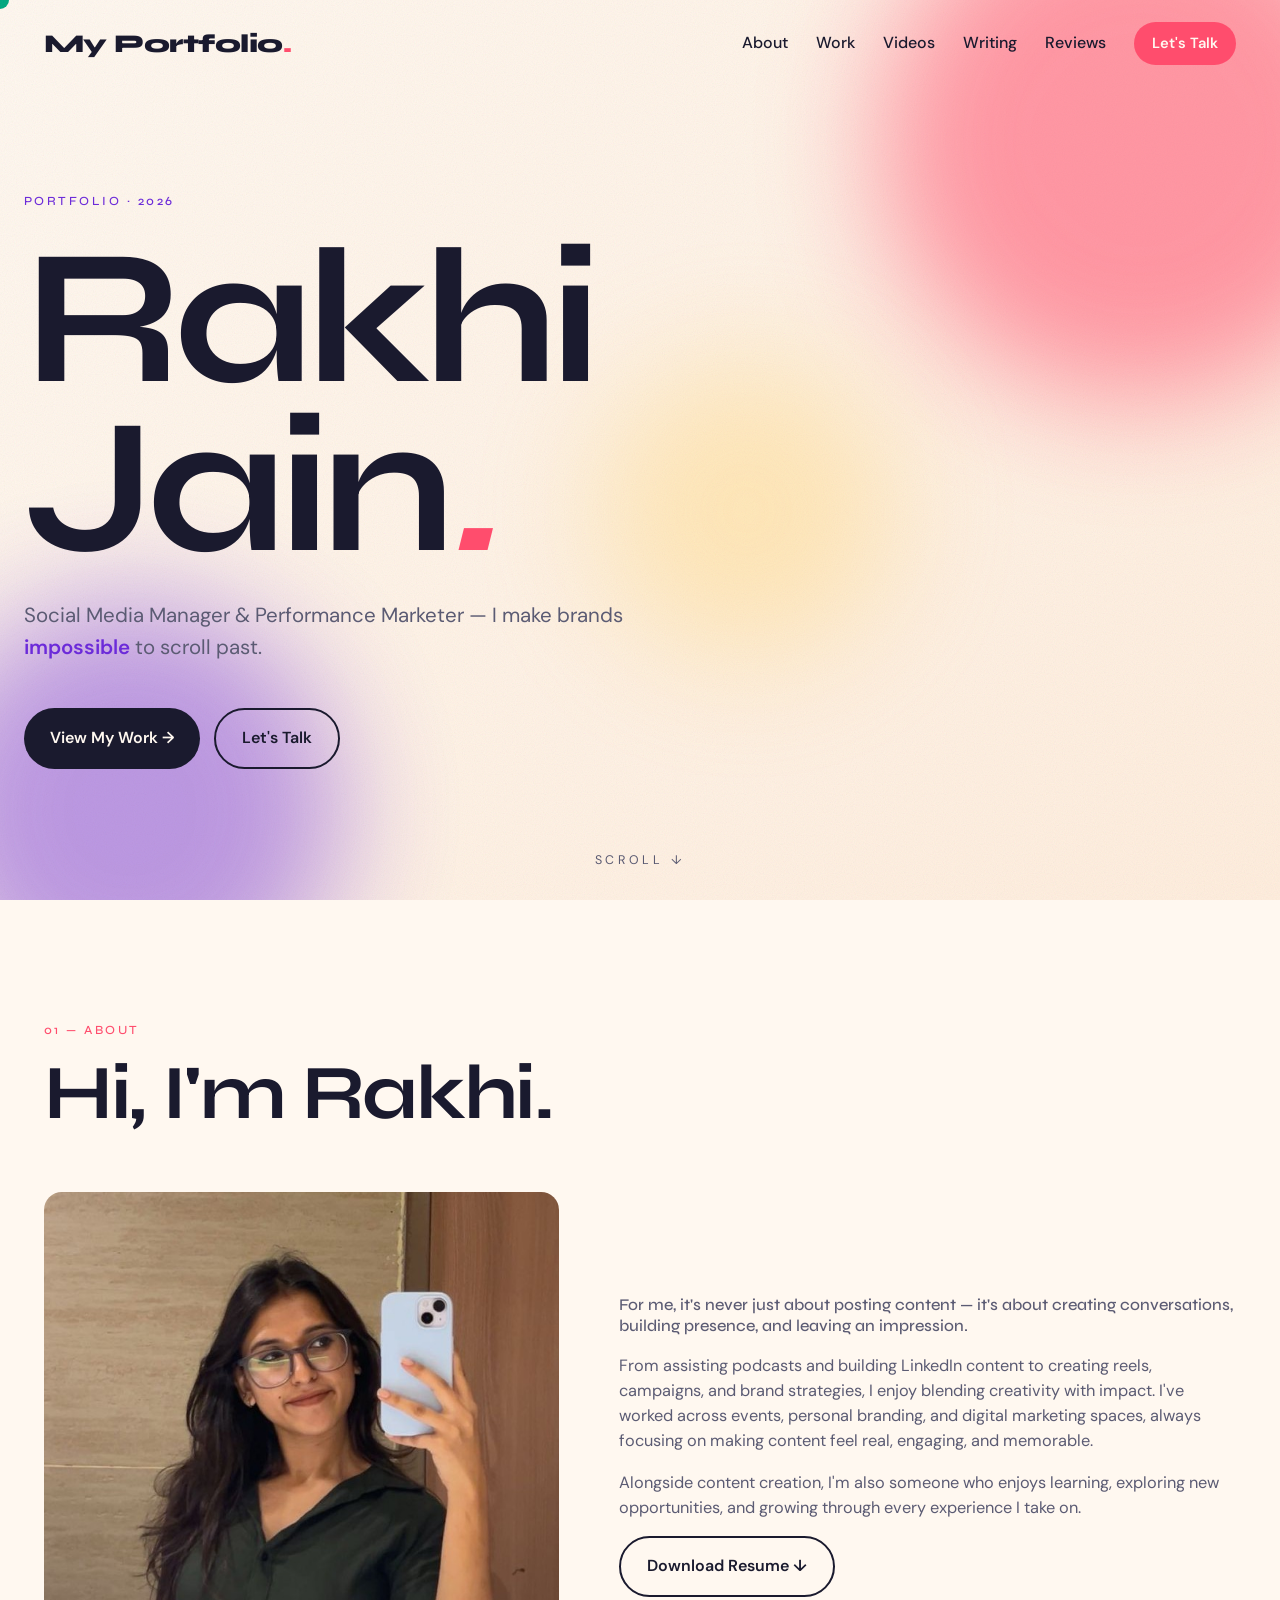
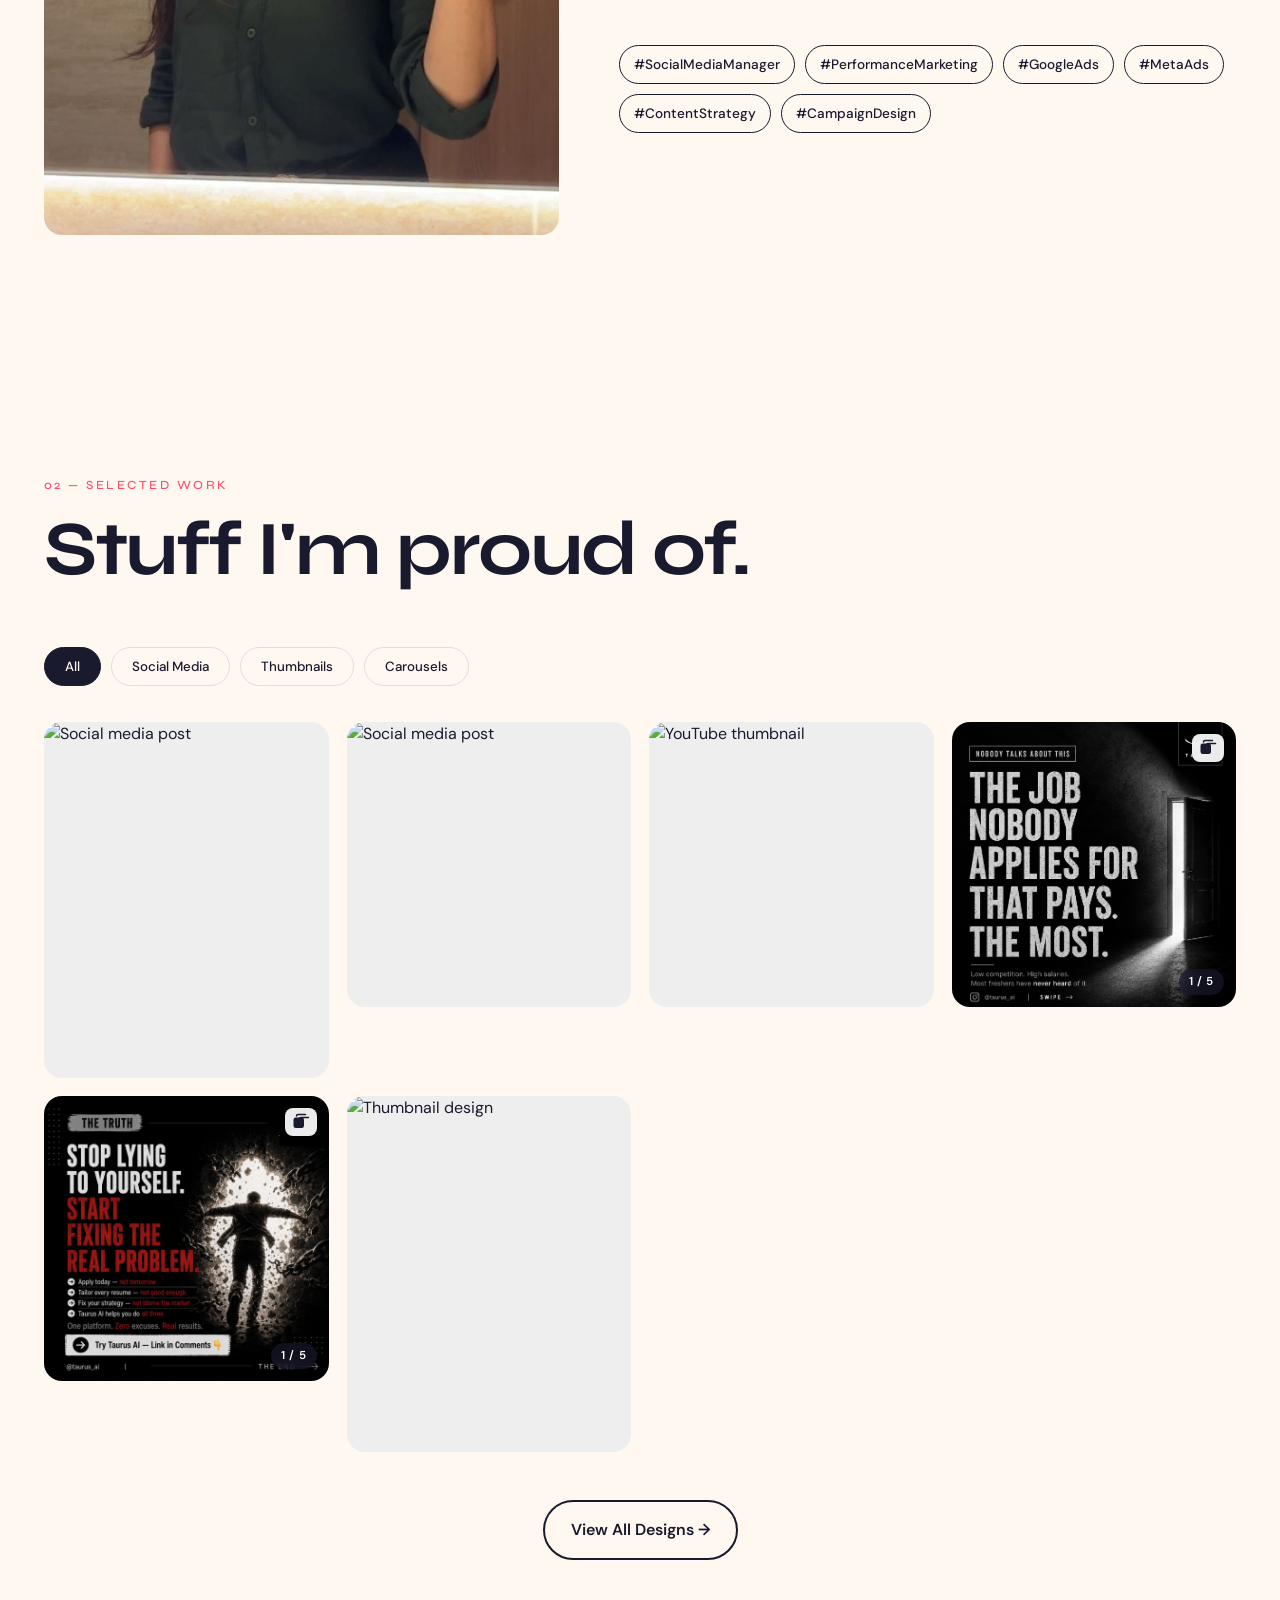
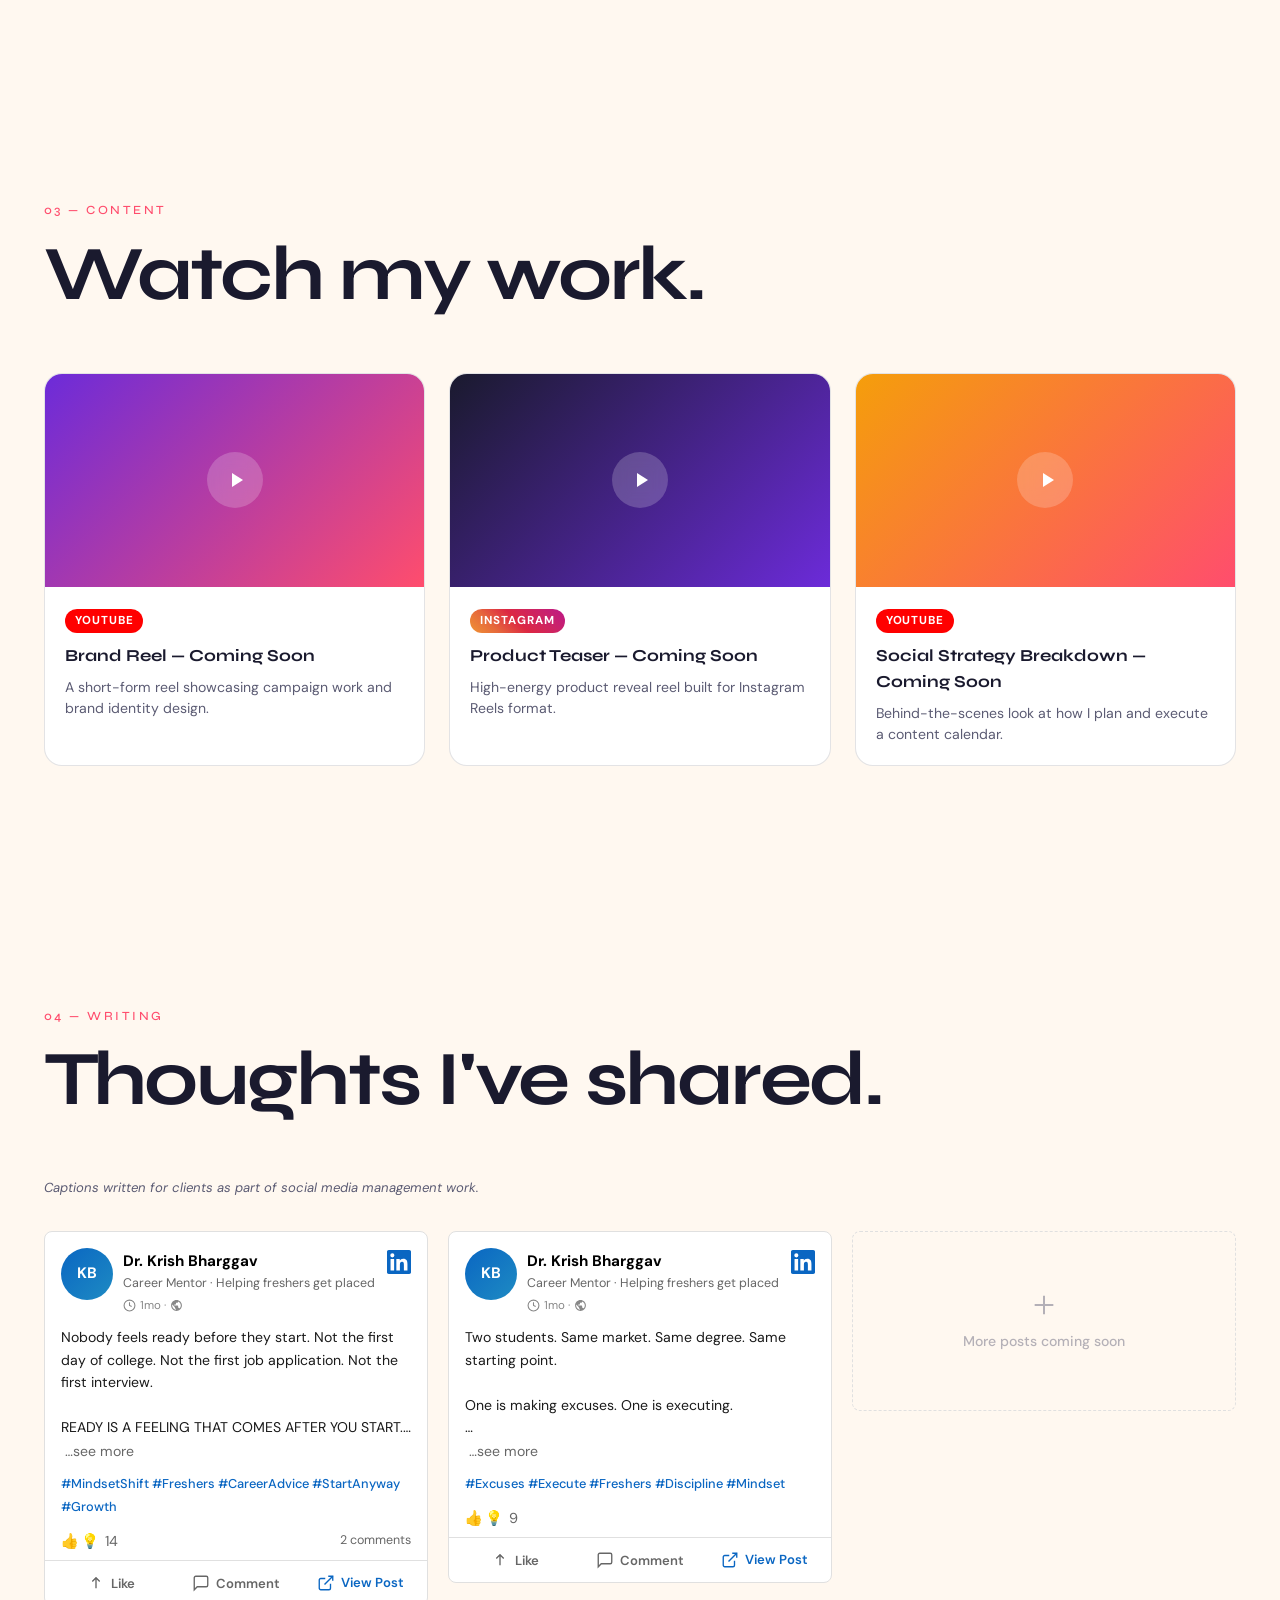
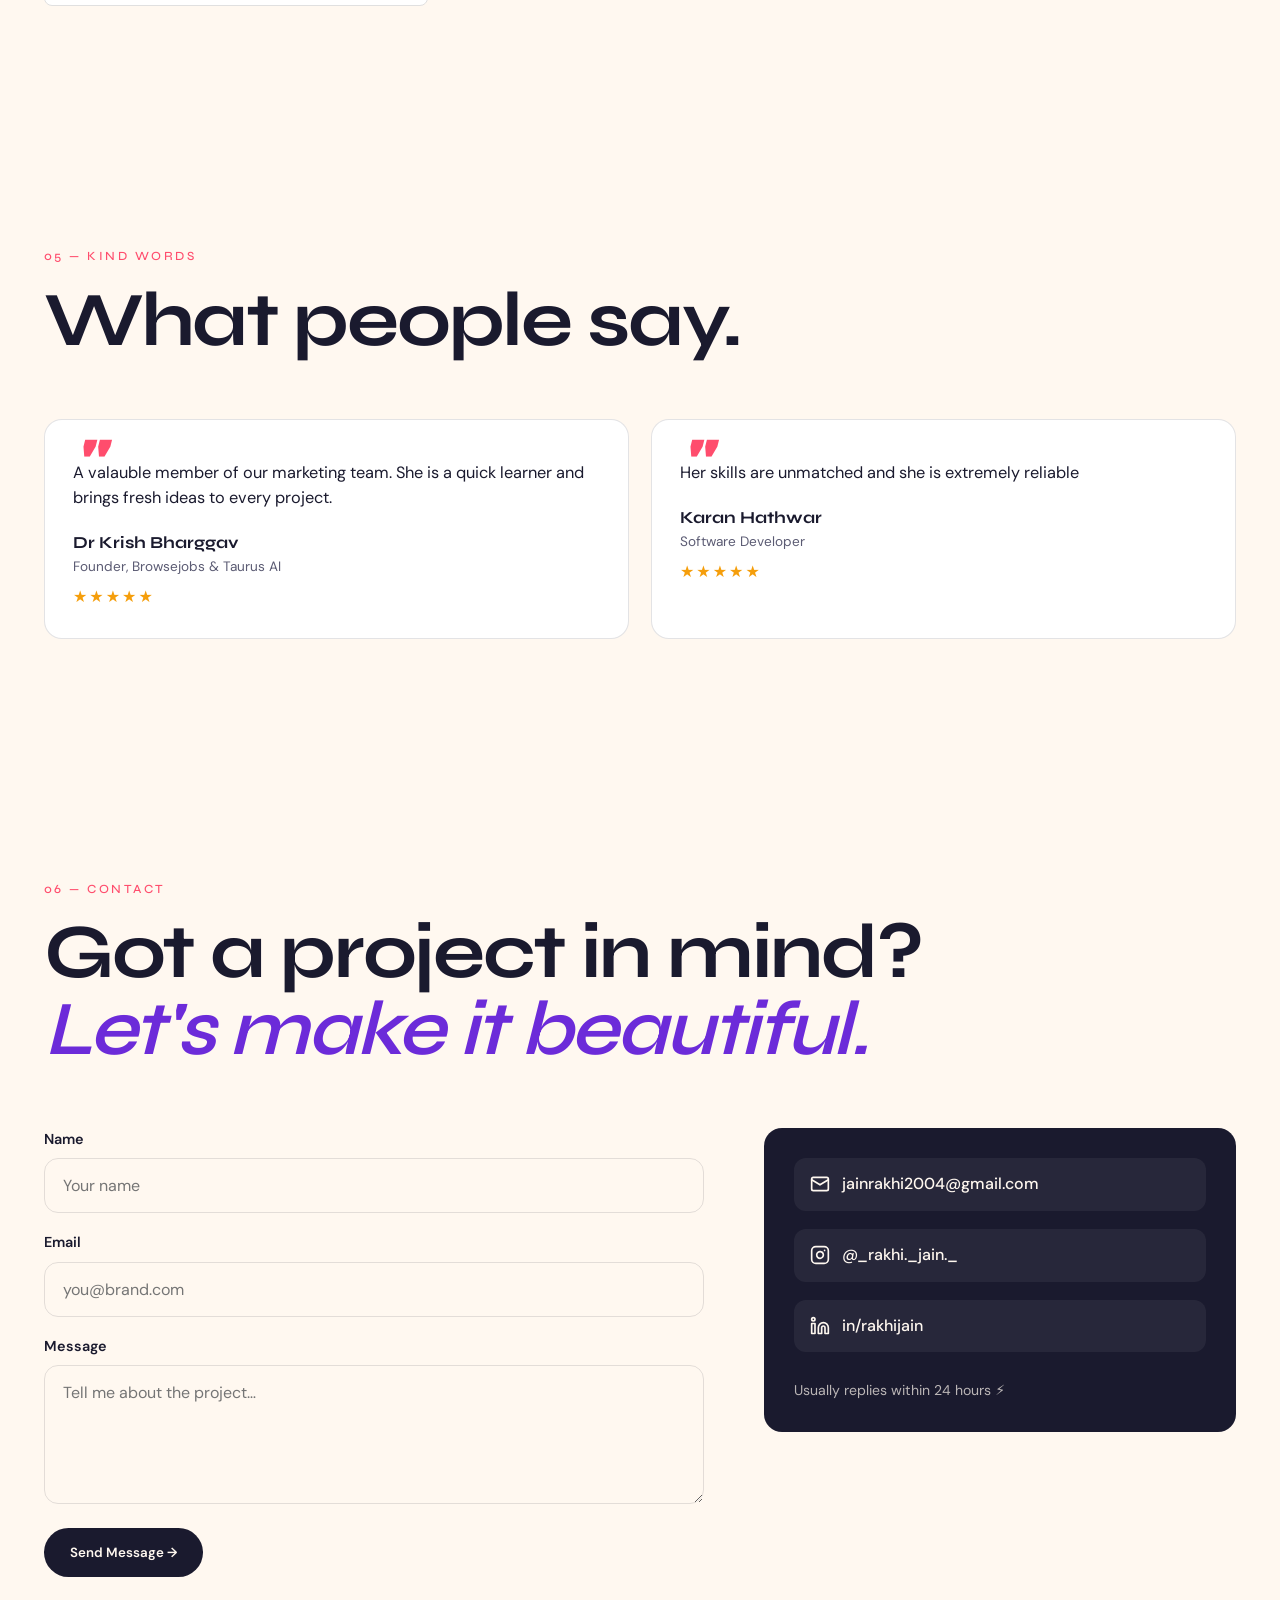
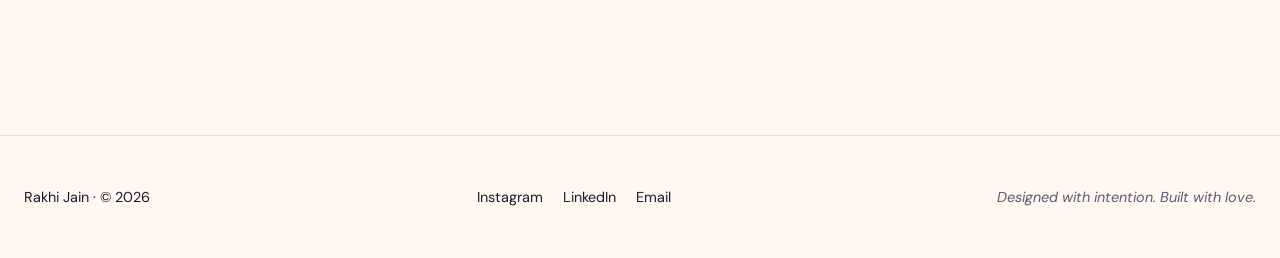
==== commit 39feaafd: "tweaks" ====
--- a/index.html
+++ b/index.html
@@ -19,7 +19,7 @@
 <!-- Nav -->
 <header class="nav" id="nav">
   <div class="nav-inner">
-    <a href="#top" class="logo">Rakhi<span>.</span></a>
+    <a href="#top" class="logo">My Portfolio<span>.</span></a>
     <nav class="nav-links" id="navLinks">
       <a href="#about">About</a>
       <a href="#work">Work</a>
@@ -322,14 +322,14 @@
   <div class="t-row">
     <article class="t-card c1">
       <span class="quote-mark">"</span>
-      <p>Rakhi turned our messy brand into something we're actually proud to post. Engagement doubled in a month.</p>
+      <p>A valauble member of our marketing team. She is a quick learner and brings fresh ideas to every project.</p>
       <div class="meta">
-        <strong>Aanya Mehra</strong>
-        <span>Founder, Bloom Skincare</span>
+        <strong>Dr Krish Bharggav</strong>
+        <span>Founder, Browsejobs & Taurus AI</span>
         <div class="stars">★★★★★</div>
       </div>
     </article>
-    <article class="t-card c2">
+    <!-- <article class="t-card c2">
       <span class="quote-mark">"</span>
       <p>Sharp eye, faster turnaround than anyone we've worked with. She gets marketing, not just pretty pictures.</p>
       <div class="meta">
@@ -346,7 +346,7 @@
         <span>Creator, @priyacooks</span>
         <div class="stars">★★★★★</div>
       </div>
-    </article>
+    </article> -->
     <article class="t-card c4">
       <span class="quote-mark">"</span>
       <p>Her skills are unmatched and she is extremely reliable</p>
